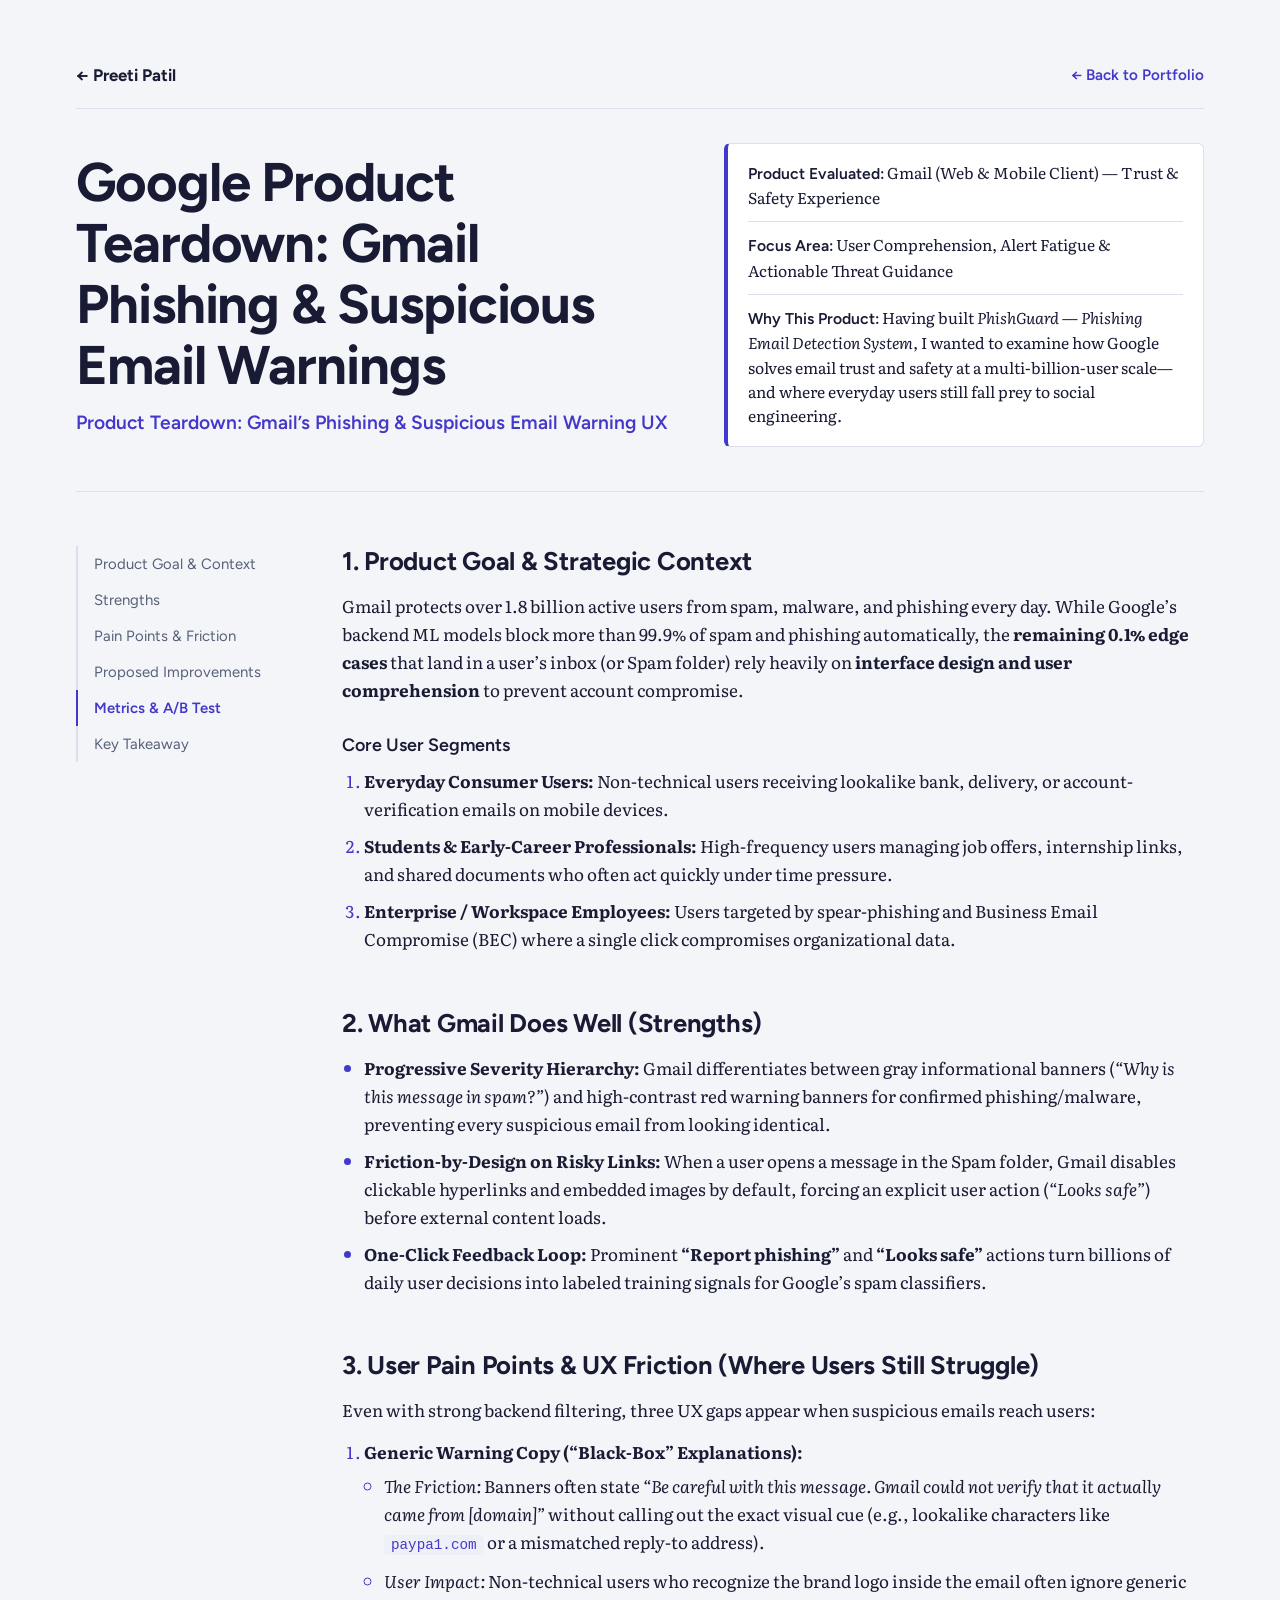
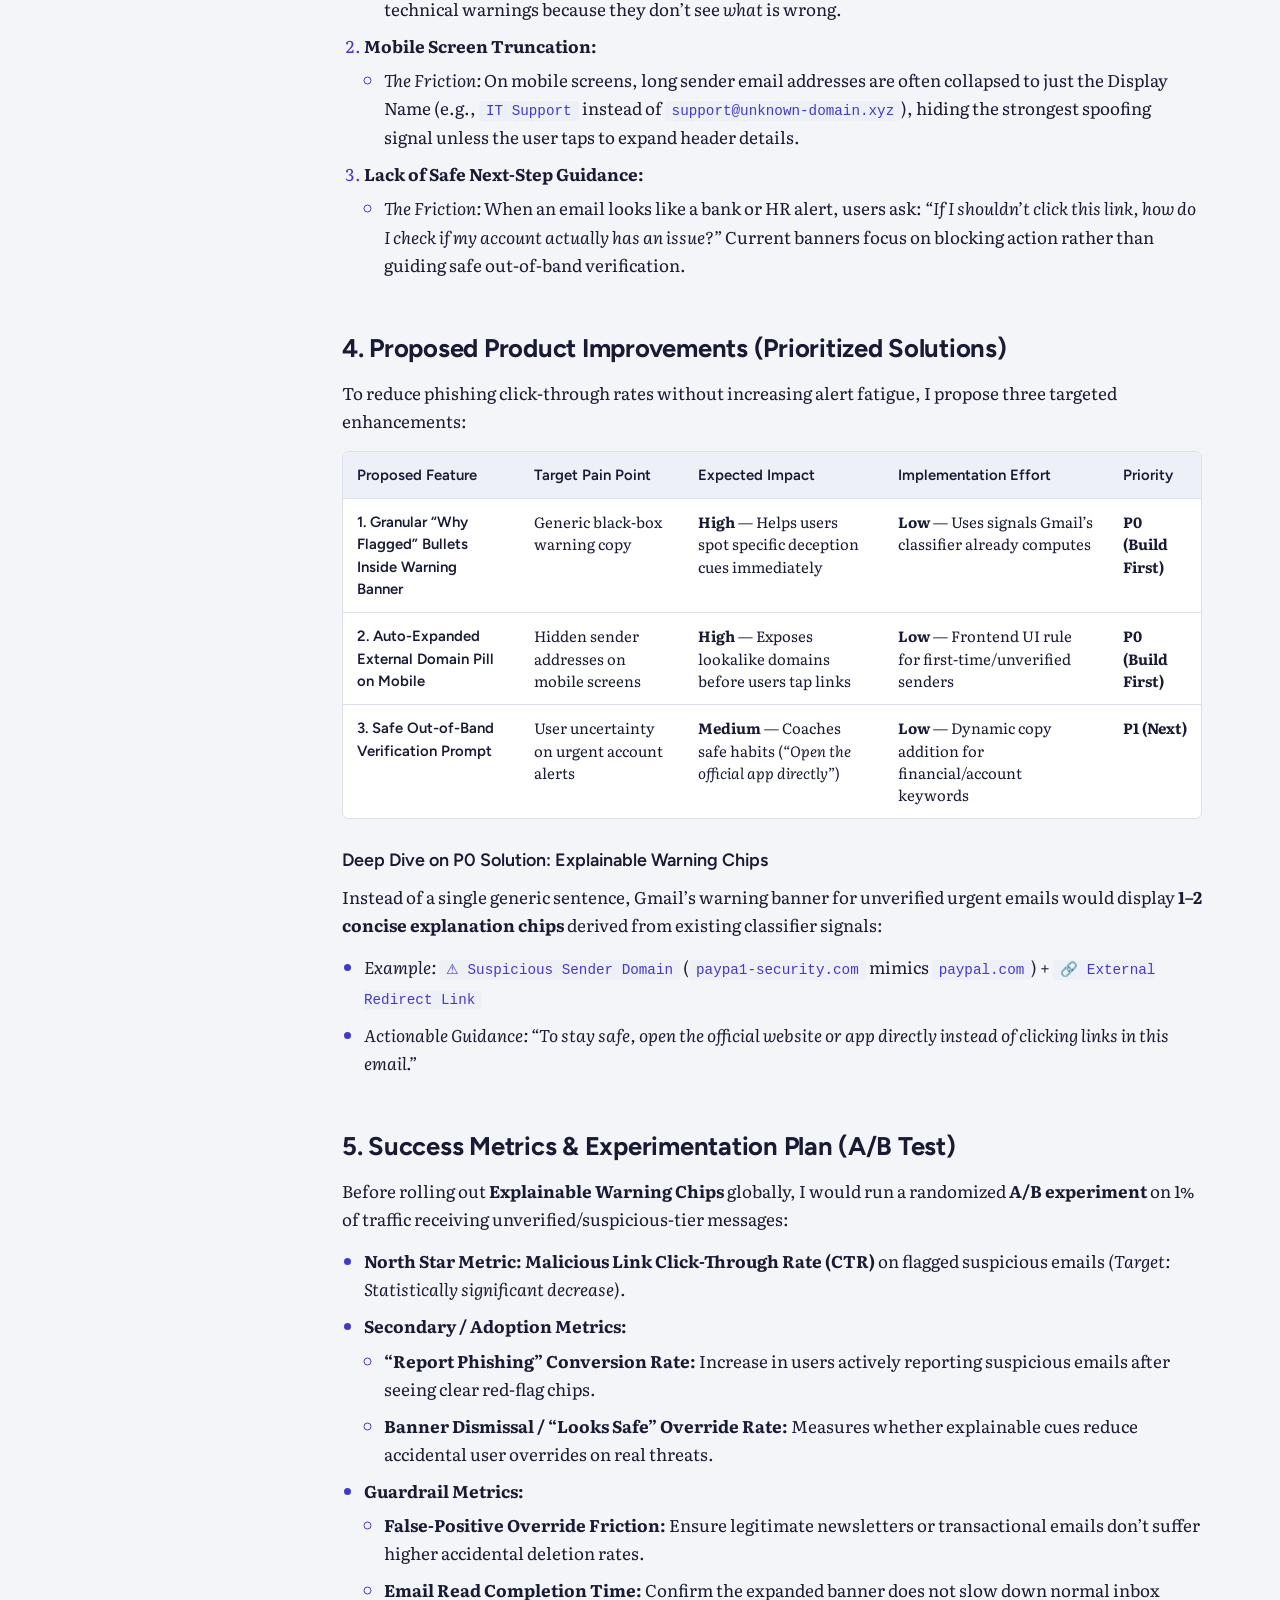
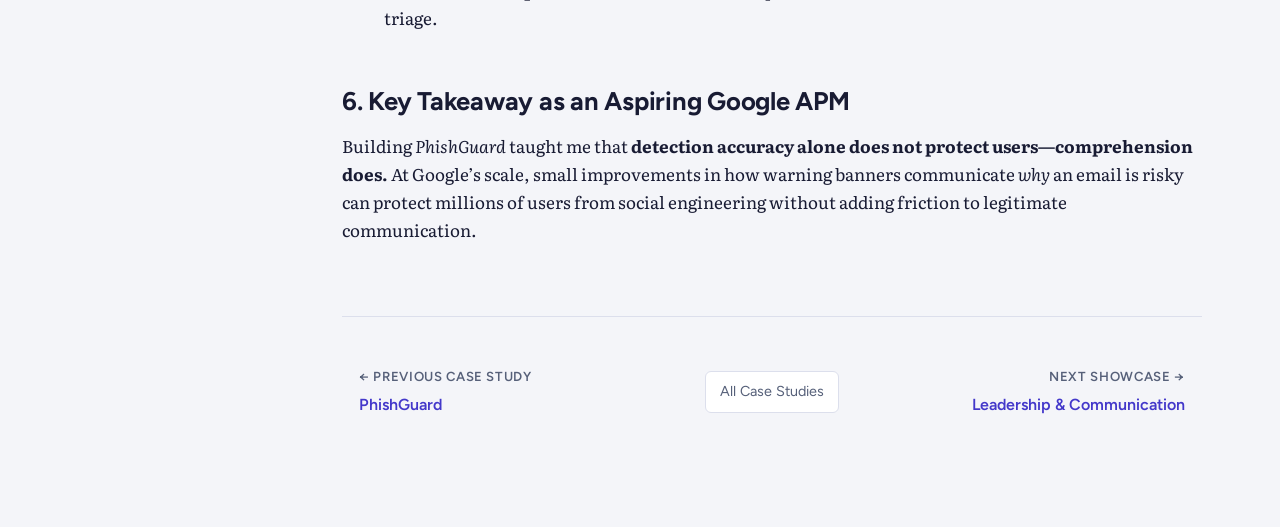
==== gmail-teardown.html @ bbb874c3 "Initial commit: Preeti Patil portfolio multi-page website" ====
<!DOCTYPE html>
<html lang="en">
<head>
<meta charset="utf-8">
<meta name="viewport" content="width=device-width, initial-scale=1, viewport-fit=cover">
<title>Gmail Phishing Warnings | Google Product Teardown | Preeti Patil</title>
<link rel="icon" type="image/svg+xml" href="favicon.svg">
<meta name="description" content="A teardown of where Gmail’s warning banners still leave users unsure what is wrong, even with over 99.9% of spam and phishing blocked in the backend.">
<meta property="og:title" content="Gmail Phishing Warnings | Google Product Teardown | Preeti Patil">
<meta property="og:description" content="A teardown of where Gmail’s warning banners still leave users unsure what is wrong, even with over 99.9% of spam and phishing blocked in the backend.">
<meta property="og:type" content="article">
<meta property="og:image" content="images/card-gmail.svg">
<meta name="twitter:card" content="summary_large_image">
<meta name="twitter:title" content="Gmail Phishing Warnings | Google Product Teardown | Preeti Patil">
<meta name="twitter:description" content="A teardown of where Gmail’s warning banners still leave users unsure what is wrong, even with over 99.9% of spam and phishing blocked in the backend.">
<meta name="twitter:image" content="images/card-gmail.svg">
<link rel="preconnect" href="https://fonts.googleapis.com">
<link rel="preconnect" href="https://fonts.gstatic.com" crossorigin>
<link href="https://fonts.googleapis.com/css2?family=Figtree:wght@400;500;600;700&family=Literata:ital,opsz,wght@0,7..72,400;0,7..72,600;1,7..72,400&display=swap" rel="stylesheet">
<link rel="stylesheet" href="style.css">
</head>
<body>
<div id="reading-progress"></div>
<main class="wrap">
  <div class="top-bar">
    <b><a href="index.html">← Preeti Patil</a></b>
    <a class="back-link" href="index.html">← Back to Portfolio</a>
  </div>

  <header class="hero"><div><h1>Google Product Teardown: Gmail Phishing &amp; Suspicious Email Warnings</h1><p class="sub">Product Teardown: Gmail’s Phishing &amp; Suspicious Email Warning UX</p></div>
  <div class="meta"><p><b>Product Evaluated:</b> Gmail (Web &amp; Mobile Client) — Trust &amp; Safety Experience</p><p><b>Focus Area:</b> User Comprehension, Alert Fatigue &amp; Actionable Threat Guidance</p><p><b>Why This Product:</b> Having built <em>PhishGuard — Phishing Email Detection System</em>, I wanted to examine how Google solves email trust and safety at a multi-billion-user scale—and where everyday users still fall prey to social engineering.</p></div></header>
  <div class="layout"><nav class="rail" aria-label="Sections"><a href="#s1">Product Goal &amp; Context</a><a href="#s2">Strengths</a><a href="#s3">Pain Points &amp; Friction</a><a href="#s4">Proposed Improvements</a><a href="#s5">Metrics &amp; A/B Test</a><a href="#s6">Key Takeaway</a></nav><div class="content">

  <section id="s1"><h2>1. Product Goal &amp; Strategic Context</h2>
  <p>Gmail protects over 1.8 billion active users from spam, malware, and phishing every day. While Google’s backend ML models block more than 99.9% of spam and phishing automatically, the <b>remaining 0.1% edge cases</b> that land in a user’s inbox (or Spam folder) rely heavily on <b>interface design and user comprehension</b> to prevent account compromise.</p>
  <h3>Core User Segments</h3>
  <ol>
  <li><b>Everyday Consumer Users:</b> Non-technical users receiving lookalike bank, delivery, or account-verification emails on mobile devices.</li>
  <li><b>Students &amp; Early-Career Professionals:</b> High-frequency users managing job offers, internship links, and shared documents who often act quickly under time pressure.</li>
  <li><b>Enterprise / Workspace Employees:</b> Users targeted by spear-phishing and Business Email Compromise (BEC) where a single click compromises organizational data.</li></ol></section>

  <section id="s2"><h2>2. What Gmail Does Well (Strengths)</h2>
  <ul>
  <li><b>Progressive Severity Hierarchy:</b> Gmail differentiates between gray informational banners (<em>“Why is this message in spam?”</em>) and high-contrast red warning banners for confirmed phishing/malware, preventing every suspicious email from looking identical.</li>
  <li><b>Friction-by-Design on Risky Links:</b> When a user opens a message in the Spam folder, Gmail disables clickable hyperlinks and embedded images by default, forcing an explicit user action (<em>“Looks safe”</em>) before external content loads.</li>
  <li><b>One-Click Feedback Loop:</b> Prominent <b>“Report phishing”</b> and <b>“Looks safe”</b> actions turn billions of daily user decisions into labeled training signals for Google’s spam classifiers.</li></ul></section>

  <section id="s3"><h2>3. User Pain Points &amp; UX Friction (Where Users Still Struggle)</h2>
  <p>Even with strong backend filtering, three UX gaps appear when suspicious emails reach users:</p>
  <ol>
  <li><b>Generic Warning Copy (“Black-Box” Explanations):</b>
  <ul class="fr"><li><em>The Friction:</em> Banners often state <em>“Be careful with this message. Gmail could not verify that it actually came from [domain]”</em> without calling out the exact visual cue (e.g., lookalike characters like <code>paypa1.com</code> or a mismatched reply-to address).</li>
  <li><em>User Impact:</em> Non-technical users who recognize the brand logo inside the email often ignore generic technical warnings because they don’t see <em>what</em> is wrong.</li></ul></li>
  <li><b>Mobile Screen Truncation:</b>
  <ul class="fr"><li><em>The Friction:</em> On mobile screens, long sender email addresses are often collapsed to just the Display Name (e.g., <code>IT Support</code> instead of <code>support@unknown-domain.xyz</code>), hiding the strongest spoofing signal unless the user taps to expand header details.</li></ul></li>
  <li><b>Lack of Safe Next-Step Guidance:</b>
  <ul class="fr"><li><em>The Friction:</em> When an email looks like a bank or HR alert, users ask: <em>“If I shouldn’t click this link, how do I check if my account actually has an issue?”</em> Current banners focus on blocking action rather than guiding safe out-of-band verification.</li></ul></li></ol></section>

  <section id="s4"><h2>4. Proposed Product Improvements (Prioritized Solutions)</h2>
  <p>To reduce phishing click-through rates without increasing alert fatigue, I propose three targeted enhancements:</p>
  <div class="scroll" role="region" aria-label="Proposed improvements table" tabindex="0"><table style="min-width:760px"><thead><tr><th>Proposed Feature</th><th>Target Pain Point</th><th>Expected Impact</th><th>Implementation Effort</th><th>Priority</th></tr></thead><tbody>
  <tr><td>1. Granular “Why Flagged” Bullets Inside Warning Banner</td><td>Generic black-box warning copy</td><td><b>High</b> — Helps users spot specific deception cues immediately</td><td><b>Low</b> — Uses signals Gmail’s classifier already computes</td><td><b>P0 (Build First)</b></td></tr>
  <tr><td>2. Auto-Expanded External Domain Pill on Mobile</td><td>Hidden sender addresses on mobile screens</td><td><b>High</b> — Exposes lookalike domains before users tap links</td><td><b>Low</b> — Frontend UI rule for first-time/unverified senders</td><td><b>P0 (Build First)</b></td></tr>
  <tr><td>3. Safe Out-of-Band Verification Prompt</td><td>User uncertainty on urgent account alerts</td><td><b>Medium</b> — Coaches safe habits (<em>“Open the official app directly”</em>)</td><td><b>Low</b> — Dynamic copy addition for financial/account keywords</td><td><b>P1 (Next)</b></td></tr></tbody></table></div>
  <h3>Deep Dive on P0 Solution: Explainable Warning Chips</h3>
  <p>Instead of a single generic sentence, Gmail’s warning banner for unverified urgent emails would display <b>1–2 concise explanation chips</b> derived from existing classifier signals:</p>
  <ul>
  <li><em>Example:</em> <code>⚠ Suspicious Sender Domain</code> (<code>paypa1-security.com</code> mimics <code>paypal.com</code>) + <code>🔗 External Redirect Link</code></li>
  <li><em>Actionable Guidance: “To stay safe, open the official website or app directly instead of clicking links in this email.”</em></li></ul></section>

  <section id="s5"><h2>5. Success Metrics &amp; Experimentation Plan (A/B Test)</h2>
  <p>Before rolling out <b>Explainable Warning Chips</b> globally, I would run a randomized <b>A/B experiment</b> on 1% of traffic receiving unverified/suspicious-tier messages:</p>
  <ul>
  <li><b>North Star Metric: Malicious Link Click-Through Rate (CTR)</b> on flagged suspicious emails <em>(Target: Statistically significant decrease).</em></li>
  <li><b>Secondary / Adoption Metrics:</b><ul class="fr"><li><b>“Report Phishing” Conversion Rate:</b> Increase in users actively reporting suspicious emails after seeing clear red-flag chips.</li><li><b>Banner Dismissal / “Looks Safe” Override Rate:</b> Measures whether explainable cues reduce accidental user overrides on real threats.</li></ul></li>
  <li><b>Guardrail Metrics:</b><ul class="fr"><li><b>False-Positive Override Friction:</b> Ensure legitimate newsletters or transactional emails don’t suffer higher accidental deletion rates.</li><li><b>Email Read Completion Time:</b> Confirm the expanded banner does not slow down normal inbox triage.</li></ul></li></ul></section>

  <section id="s6"><h2>6. Key Takeaway as an Aspiring Google APM</h2>
  <p>Building <em>PhishGuard</em> taught me that <b>detection accuracy alone does not protect users—comprehension does.</b> At Google’s scale, small improvements in how warning banners communicate <em>why</em> an email is risky can protect millions of users from social engineering without adding friction to legitimate communication.</p></section>

  <nav class="project-nav" aria-label="Project pagination">
    <a href="phishguard.html" class="project-nav-item prev">
      <span class="project-nav-label">← Previous Case Study</span>
      <span class="project-nav-title">PhishGuard</span>
    </a>
    <a href="index.html#projects" class="project-nav-all">All Case Studies</a>
    <a href="leadership.html" class="project-nav-item next">
      <span class="project-nav-label">Next Showcase →</span>
      <span class="project-nav-title">Leadership &amp; Communication</span>
    </a>
  </nav>

</div></div></main>

<div id="lightbox-modal" class="lightbox-modal" role="dialog" aria-modal="true" aria-label="Screenshot preview">
  <button id="lightbox-close" class="lightbox-close" aria-label="Close enlarged screenshot">&times;</button>
  <div class="lightbox-content">
    <img id="lightbox-img" class="lightbox-img" src="" alt="">
    <div id="lightbox-caption" class="lightbox-caption"></div>
  </div>
</div>

<script src="script.js"></script>
</body>
</html>
---- style.css ----
/* ==========================================================================
   Preeti Patil - Portfolio Shared Stylesheet
   Fonts: Figtree (sans-serif) & Literata (serif)
   Themes: Light & Dark mode via CSS variables & prefers-color-scheme
   ========================================================================== */

:root {
  --bg: #F4F5F9;
  --surface: #FFFFFF;
  --ink: #181B33;
  --muted: #566079;
  --line: #DCDFEC;
  --accent: #4338CA;
  --accent-soft: #E8E7FA;
  --accent-ink: #FFFFFF;
  --chip: #EEF0F8;
  --ship: #0E7A4F;
  --cut: #9A5B00;
  box-sizing: border-box;
  padding-top: env(safe-area-inset-top, 0px);
  padding-bottom: env(safe-area-inset-bottom, 0px);
}

@media (prefers-color-scheme: dark) {
  :root:not([data-theme="light"]) {
    --bg: #11121B;
    --surface: #1A1C2A;
    --ink: #ECEDF6;
    --muted: #A3A9C2;
    --line: #2D3045;
    --accent: #A5A0FF;
    --accent-soft: #2A2850;
    --accent-ink: #14152A;
    --chip: #252738;
    --ship: #5BD6A0;
    --cut: #F0B25A;
    color-scheme: dark;
  }
}

:root[data-theme="dark"] {
  --bg: #11121B;
  --surface: #1A1C2A;
  --ink: #ECEDF6;
  --muted: #A3A9C2;
  --line: #2D3045;
  --accent: #A5A0FF;
  --accent-soft: #2A2850;
  --accent-ink: #14152A;
  --chip: #252738;
  --ship: #5BD6A0;
  --cut: #F0B25A;
  color-scheme: dark;
}

html {
  scroll-behavior: smooth;
  scroll-padding-top: calc(44px + env(safe-area-inset-top, 0px));
}

*, *::before, *::after {
  box-sizing: inherit;
}

body {
  margin: 0;
  background: var(--bg);
  color: var(--ink);
  font-family: Literata, Georgia, "Times New Roman", serif;
  font-size: 17px;
  line-height: 1.65;
}

a {
  color: var(--accent);
}

:focus-visible {
  outline: 3px solid var(--accent);
  outline-offset: 3px;
  border-radius: 4px;
}

h1, h2, h3, nav, .pill, .btn, .chip, .go, .k, .sans, .sans-label, .bar b, .top-bar b, .project-nav {
  font-family: Figtree, "Segoe UI", Helvetica, Arial, sans-serif;
}

/* ==========================================================================
   Home Page Layout (.w) & Case Study Layout (.wrap)
   ========================================================================== */
.w {
  max-width: 1160px;
  margin: 0 auto;
  padding: 0 32px;
}

.wrap {
  max-width: 1200px;
  margin: 0 auto;
  padding: 40px 36px 100px;
}

/* Top Navigation Bar */
.bar, .top-bar {
  display: flex;
  align-items: center;
  justify-content: space-between;
  gap: 16px;
  padding: 22px 0;
  position: relative;
}

.top-bar {
  border-bottom: 1px solid var(--line);
  margin-bottom: 34px;
  padding-bottom: 18px;
}

.bar b, .top-bar b {
  font-weight: 700;
  font-size: 1.05rem;
}

.bar b a, .top-bar b a {
  text-decoration: none;
  color: var(--ink);
}

.bar nav, .top-bar nav {
  display: flex;
  align-items: center;
  gap: 26px;
  font-size: .95rem;
}

.bar nav a, .top-bar nav a {
  text-decoration: none;
  color: var(--muted);
  transition: color .15s ease;
}

.bar nav a:hover, .top-bar nav a:hover {
  color: var(--ink);
}

.back-link {
  display: inline-flex;
  align-items: center;
  gap: 6px;
  color: var(--accent);
  text-decoration: none;
  font-weight: 600;
  font-size: .95rem;
  font-family: Figtree, "Segoe UI", Arial, sans-serif;
}

.back-link:hover {
  text-decoration: underline;
}

/* Mobile Hamburger Toggle */
.menu-toggle {
  display: none;
  background: transparent;
  border: 1px solid var(--line);
  border-radius: 8px;
  padding: 8px 12px;
  color: var(--ink);
  font-size: 1.2rem;
  cursor: pointer;
  line-height: 1;
  font-family: system-ui, sans-serif;
  align-items: center;
  justify-content: center;
}

.menu-toggle:hover {
  background: var(--surface);
  border-color: var(--accent);
}

/* Home Hero Section */
.hero {
  display: grid;
  grid-template-columns: minmax(0, 1.5fr) minmax(0, 1fr);
  gap: 56px;
  align-items: end;
  padding: 64px 0 56px;
}

.wrap .hero {
  grid-template-columns: minmax(0, 1.25fr) minmax(0, 1fr);
  gap: 48px;
  align-items: center;
  padding: 0 0 44px;
  border-bottom: 1px solid var(--line);
}

.wrap .hero .meta {
  margin: 0;
}

h1 {
  font-size: clamp(3rem, 8.4vw, 6.2rem);
  line-height: .98;
  letter-spacing: -.035em;
  margin: 0 0 22px;
  font-weight: 800;
}

.wrap h1 {
  font-size: clamp(2.1rem, 5vw, 3.4rem);
  line-height: 1.12;
  letter-spacing: -.02em;
  margin: 0 0 14px;
  font-weight: 700;
}

.role {
  font-family: Figtree, "Segoe UI", Arial, sans-serif;
  font-size: 1.25rem;
  font-weight: 600;
  color: var(--accent);
  margin: 0 0 18px;
}

.byline {
  color: var(--muted);
  margin: 0 0 30px;
  font-size: 1.02rem;
}

.sub {
  font-family: Figtree, "Segoe UI", Arial, sans-serif;
  font-size: 1.2rem;
  font-weight: 600;
  line-height: 1.4;
  margin: 0;
  color: var(--accent);
}

.vp {
  font-size: 1.25rem;
  line-height: 1.55;
  max-width: 34ch;
  margin: 0 0 26px;
}

.contact {
  display: flex;
  flex-wrap: wrap;
  gap: 10px;
}

.btn {
  display: inline-block;
  padding: 11px 18px;
  border-radius: 8px;
  font-weight: 600;
  font-size: .95rem;
  text-decoration: none;
  border: 1.5px solid var(--ink);
  color: var(--ink);
  transition: all .15s ease;
}

.btn:hover {
  background: var(--surface);
  border-color: var(--accent);
  color: var(--accent);
}

.btn.main {
  background: var(--accent);
  border-color: var(--accent);
  color: var(--accent-ink);
}

.btn.main:hover {
  opacity: 0.92;
  transform: translateY(-1px);
}

.loc {
  margin: 16px 0 0;
  color: var(--muted);
  font-size: .95rem;
}

.pills {
  display: grid;
  gap: 12px;
  margin: 0;
  padding: 0;
  list-style: none;
}

.pill {
  background: var(--surface);
  border: 1px solid var(--line);
  border-radius: 12px;
  padding: 16px 18px;
  font-size: .97rem;
  line-height: 1.45;
}

.pill b {
  display: block;
  font-size: 1.02rem;
  margin-bottom: 3px;
}

.pill span {
  color: var(--muted);
}

/* Metadata box */
.meta {
  background: var(--surface);
  border: 1px solid var(--line);
  border-left: 4px solid var(--accent);
  border-radius: 6px;
  padding: 6px 20px;
  margin: 0 0 20px;
}

.meta p {
  margin: 0;
  padding: 11px 0;
  border-bottom: 1px solid var(--line);
  font-size: .98rem;
  line-height: 1.55;
}

.meta p:last-child {
  border-bottom: 0;
}

.meta b {
  font-family: Figtree, "Segoe UI", Arial, sans-serif;
  font-weight: 600;
}

/* Sections */
section {
  padding: 56px 0;
  border-top: 1px solid var(--line);
}

.wrap section {
  margin-top: 54px;
  padding: 0;
  border-top: 0;
}

h2 {
  font-size: clamp(1.7rem, 3.4vw, 2.3rem);
  letter-spacing: -.02em;
  line-height: 1.15;
  margin: 0 0 8px;
  font-weight: 700;
}

.wrap h2 {
  font-size: 1.6rem;
  line-height: 1.25;
  letter-spacing: -.01em;
  margin: 0 0 14px;
  font-weight: 700;
}

h3 {
  font-size: 1.12rem;
  margin: 26px 0 8px;
  font-weight: 600;
}

p {
  margin: 0 0 14px;
}

ol, ul {
  padding-left: 22px;
  margin: 0 0 14px;
}

li {
  margin-bottom: 9px;
}

li::marker {
  color: var(--accent);
}

.lede {
  color: var(--muted);
  margin: 0 0 30px;
  max-width: 60ch;
}

/* Cards Grid on Home Page */
.grid {
  display: grid;
  grid-template-columns: 1fr 1fr;
  gap: 22px;
}

.card {
  display: flex;
  flex-direction: column;
  background: var(--surface);
  border: 1px solid var(--line);
  border-radius: 14px;
  padding: 26px 26px 22px;
  text-decoration: none;
  color: inherit;
  transition: border-color .2s, transform .2s, box-shadow .2s;
}

.card:hover {
  border-color: var(--accent);
  transform: translateY(-3px);
  box-shadow: 0 8px 24px rgba(67, 56, 202, 0.08);
}

.card-thumb {
  width: 100%;
  aspect-ratio: 16 / 9;
  border-radius: 8px;
  overflow: hidden;
  margin-bottom: 18px;
  border: 1px solid var(--line);
  background: var(--chip);
}

.card-thumb img {
  width: 100%;
  height: 100%;
  object-fit: cover;
  display: block;
  transition: transform .25s ease;
}

.card:hover .card-thumb img {
  transform: scale(1.02);
}

.tags {
  display: flex;
  flex-wrap: wrap;
  gap: 8px;
  margin: 0 0 16px;
}

.chip {
  background: var(--chip);
  border-radius: 999px;
  padding: 4px 12px;
  font-size: .82rem;
  font-weight: 500;
  color: var(--muted);
}

.card h3 {
  font-size: 1.45rem;
  line-height: 1.2;
  margin: 0 0 10px;
  letter-spacing: -.01em;
}

.card p {
  margin: 0 0 12px;
  font-size: .98rem;
  line-height: 1.6;
}

.k {
  font-weight: 700;
}

.card .meta {
  color: var(--muted);
  font-size: .9rem;
  margin-top: auto;
  padding-top: 6px;
  background: transparent;
  border: none;
  padding-left: 0;
  padding-right: 0;
}

.go {
  font-weight: 600;
  color: var(--accent);
  margin-top: 8px;
  border-top: 1px solid var(--line);
  padding-top: 14px;
  display: block;
}

.card:hover .go {
  text-decoration: underline;
}

/* Home Leadership Section */
.lead > div {
  display: grid;
  grid-template-columns: 230px minmax(0, 1fr);
  gap: 32px;
  padding: 24px 0;
  border-bottom: 1px solid var(--line);
}

.lead > div:last-child {
  border-bottom: 0;
}

.lead h3 {
  font-size: 1.1rem;
  margin: 0;
  line-height: 1.35;
}

.lead small {
  display: block;
  font-family: Figtree, "Segoe UI", Arial, sans-serif;
  color: var(--muted);
  font-size: .88rem;
  font-weight: 500;
  margin-top: 4px;
}

.lead p {
  margin: 0;
  max-width: 68ch;
}

/* Home "How I think" Section */
.three {
  display: grid;
  grid-template-columns: repeat(3, 1fr);
  gap: 22px;
  margin-top: 26px;
}

.three div {
  border-left: 3px solid var(--accent);
  padding: 4px 0 4px 20px;
}

.three h3 {
  font-size: 1.15rem;
  margin: 0 0 8px;
}

.three p {
  margin: 0;
  font-size: .98rem;
}

/* Home Footer & Skills */
.foot {
  display: grid;
  grid-template-columns: 1fr 1fr;
  gap: 44px;
}

.foot h3 {
  font-size: 1.1rem;
  margin: 0 0 12px;
}

.chips {
  display: flex;
  flex-wrap: wrap;
  gap: 8px;
  margin: 0 0 30px;
}

.chips .chip {
  background: var(--surface);
  border: 1px solid var(--line);
  color: var(--ink);
}

.foot ul {
  margin: 0 0 30px;
  padding-left: 20px;
}

.foot li {
  margin-bottom: 10px;
  font-size: .97rem;
}

.foot li::marker {
  color: var(--accent);
}

.end {
  padding: 34px 0 60px;
  border-top: 1px solid var(--line);
  color: var(--muted);
  font-size: .92rem;
  display: flex;
  flex-wrap: wrap;
  gap: 8px 24px;
  justify-content: space-between;
}

.end a {
  color: inherit;
}

/* ==========================================================================
   Case Study Specific Components (Rail, Personas, Tables, Figures)
   ========================================================================== */
.layout {
  display: grid;
  grid-template-columns: 210px minmax(0, 1fr);
  gap: 56px;
  margin-top: 20px;
}

.rail {
  position: sticky;
  top: calc(28px + env(safe-area-inset-top, 0px));
  align-self: start;
  padding-top: 34px;
  font-family: Figtree, "Segoe UI", Arial, sans-serif;
  font-size: .93rem;
}

.rail a {
  display: block;
  color: var(--muted);
  text-decoration: none;
  padding: 8px 0 8px 16px;
  border-left: 2px solid var(--line);
  line-height: 1.35;
  transition: all .15s ease;
}

.rail a:hover {
  color: var(--ink);
}

.rail a.on {
  color: var(--accent);
  border-left-color: var(--accent);
  font-weight: 600;
}

.content {
  max-width: 860px;
}

.content section:first-child {
  margin-top: 34px;
}

.personas {
  display: grid;
  grid-template-columns: 1fr 1fr;
  gap: 20px;
  margin: 18px 0;
}

.personas .persona {
  margin: 0;
}

.persona {
  background: var(--surface);
  border: 1px solid var(--line);
  border-radius: 6px;
  padding: 4px 22px 10px;
  margin: 18px 0;
}

.persona h3 {
  margin-top: 18px;
}

code {
  font-family: ui-monospace, SFMono-Regular, Menlo, Consolas, monospace;
  font-size: .84em;
  background: var(--chip);
  padding: 2px 7px;
  border-radius: 4px;
  color: var(--accent);
}

.scroll {
  overflow-x: auto;
  border: 1px solid var(--line);
  border-radius: 6px;
  background: var(--surface);
  margin: 16px 0;
}

table {
  border-collapse: collapse;
  width: 100%;
  min-width: 640px;
  font-size: .93rem;
  line-height: 1.5;
}

th, td {
  text-align: left;
  padding: 12px 14px;
  border-bottom: 1px solid var(--line);
  vertical-align: top;
}

th {
  font-family: Figtree, "Segoe UI", Arial, sans-serif;
  font-weight: 600;
  background: var(--chip);
}

tr:last-child td {
  border-bottom: 0;
}

td:first-child {
  font-weight: 600;
  font-family: Figtree, "Segoe UI", Arial, sans-serif;
}

.shipped {
  color: var(--ship);
  font-weight: 600;
}

.cut {
  color: var(--cut);
  font-weight: 600;
}

figure {
  margin: 26px 0 8px;
}

figure img {
  width: 100%;
  height: auto;
  display: block;
  border-radius: 8px;
  border: 1px solid var(--line);
  cursor: zoom-in;
  transition: transform .2s ease, box-shadow .2s ease;
}

figure img:hover {
  box-shadow: 0 4px 16px rgba(67, 56, 202, 0.12);
}

figcaption {
  font-size: .97rem;
  margin-top: 12px;
}

figcaption em {
  color: var(--accent);
  font-style: italic;
  font-weight: 600;
}

.screen h3 {
  margin-top: 40px;
}

.figs {
  display: grid;
  gap: 14px;
}

.figs figure {
  margin: 0;
}

.fl {
  font-size: .95rem;
  margin: 10px 0 0;
}

.fr {
  margin: 6px 0 0;
  padding-left: 20px;
}

.photo {
  max-width: 420px;
}

/* ==========================================================================
   Thin Reading Progress Bar
   ========================================================================== */
#reading-progress {
  position: fixed;
  top: 0;
  left: 0;
  height: 3px;
  background: var(--accent);
  width: 0%;
  z-index: 99999;
  transition: width 0.08s ease-out;
}

/* ==========================================================================
   Previous & Next Project Navigation
   ========================================================================== */
.project-nav {
  margin-top: 72px;
  padding-top: 36px;
  border-top: 1px solid var(--line);
  display: grid;
  grid-template-columns: 1fr auto 1fr;
  align-items: center;
  gap: 16px;
}

.project-nav-item {
  display: flex;
  flex-direction: column;
  text-decoration: none;
  color: inherit;
  padding: 12px 16px;
  border-radius: 8px;
  border: 1px solid transparent;
  transition: all .15s ease;
}

.project-nav-item:hover {
  background: var(--surface);
  border-color: var(--line);
}

.project-nav-item.next {
  text-align: right;
  grid-column: 3;
}

.project-nav-item.prev {
  text-align: left;
  grid-column: 1;
}

.project-nav-label {
  font-size: .82rem;
  color: var(--muted);
  text-transform: uppercase;
  letter-spacing: .05em;
  font-weight: 600;
  margin-bottom: 4px;
}

.project-nav-title {
  font-size: 1rem;
  font-weight: 600;
  color: var(--accent);
}

.project-nav-all {
  grid-column: 2;
  text-decoration: none;
  color: var(--muted);
  font-size: .9rem;
  padding: 8px 14px;
  border: 1px solid var(--line);
  border-radius: 6px;
  background: var(--surface);
  white-space: nowrap;
}

.project-nav-all:hover {
  color: var(--ink);
  border-color: var(--accent);
}

/* ==========================================================================
   Image Lightbox Modal
   ========================================================================== */
.lightbox-modal {
  display: none;
  position: fixed;
  top: 0;
  left: 0;
  width: 100vw;
  height: 100vh;
  background: rgba(10, 11, 18, 0.92);
  z-index: 100000;
  backdrop-filter: blur(4px);
  padding: 24px;
  justify-content: center;
  align-items: center;
  flex-direction: column;
  cursor: zoom-out;
  opacity: 0;
  transition: opacity .2s ease;
}

.lightbox-modal.active {
  display: flex;
  opacity: 1;
}

.lightbox-content {
  position: relative;
  max-width: 92vw;
  max-height: 88vh;
  display: flex;
  flex-direction: column;
  align-items: center;
  cursor: default;
}

.lightbox-img {
  max-width: 100%;
  max-height: 80vh;
  object-fit: contain;
  border-radius: 6px;
  box-shadow: 0 10px 40px rgba(0, 0, 0, 0.5);
}

.lightbox-caption {
  margin-top: 14px;
  color: #ECEDF6;
  font-family: Literata, Georgia, serif;
  font-size: .95rem;
  text-align: center;
  max-width: 700px;
  line-height: 1.45;
}

.lightbox-close {
  position: absolute;
  top: 18px;
  right: 24px;
  background: rgba(255, 255, 255, 0.15);
  border: none;
  color: #FFFFFF;
  font-size: 28px;
  line-height: 1;
  width: 44px;
  height: 44px;
  border-radius: 50%;
  cursor: pointer;
  display: flex;
  align-items: center;
  justify-content: center;
  transition: background .15s ease;
  font-family: system-ui, sans-serif;
}

.lightbox-close:hover {
  background: rgba(255, 255, 255, 0.3);
}

/* ==========================================================================
   Responsive Breakpoints & Mobile Nav
   ========================================================================== */
@media (max-width: 980px) {
  .wrap .hero {
    grid-template-columns: 1fr;
    gap: 28px;
  }
  .layout {
    grid-template-columns: 1fr;
  }
  .rail {
    display: none;
  }
  .personas {
    grid-template-columns: 1fr;
  }
}

@media (max-width: 900px) {
  .hero {
    grid-template-columns: 1fr;
    gap: 34px;
    padding-top: 40px;
  }
  .grid, .three, .foot {
    grid-template-columns: 1fr;
  }
  .lead > div {
    grid-template-columns: 1fr;
    gap: 8px;
  }
  .menu-toggle {
    display: inline-flex;
  }
  .bar nav {
    display: none;
    position: absolute;
    top: 100%;
    right: 0;
    left: 0;
    background: var(--surface);
    border: 1px solid var(--line);
    border-radius: 12px;
    padding: 16px;
    flex-direction: column;
    gap: 14px;
    box-shadow: 0 10px 30px rgba(0, 0, 0, 0.1);
    z-index: 1000;
  }
  .bar nav.mobile-open {
    display: flex;
  }
  .bar nav a {
    padding: 8px 12px;
    border-radius: 6px;
  }
  .bar nav a:hover {
    background: var(--chip);
  }
  .project-nav {
    grid-template-columns: 1fr 1fr;
    gap: 12px;
  }
  .project-nav-all {
    grid-column: 1 / -1;
    text-align: center;
    order: 3;
    margin-top: 8px;
  }
}

@media (max-width: 520px) {
  body {
    font-size: 16px;
  }
  .w {
    padding: 0 20px;
  }
  .wrap {
    padding: 24px 20px 80px;
  }
  .btn {
    padding: 10px 14px;
    font-size: .9rem;
  }
  .project-nav {
    grid-template-columns: 1fr;
  }
  .project-nav-item.next {
    grid-column: 1;
    text-align: left;
  }
}

@media (prefers-reduced-motion: reduce) {
  * {
    transition: none !important;
    scroll-behavior: auto !important;
  }
}
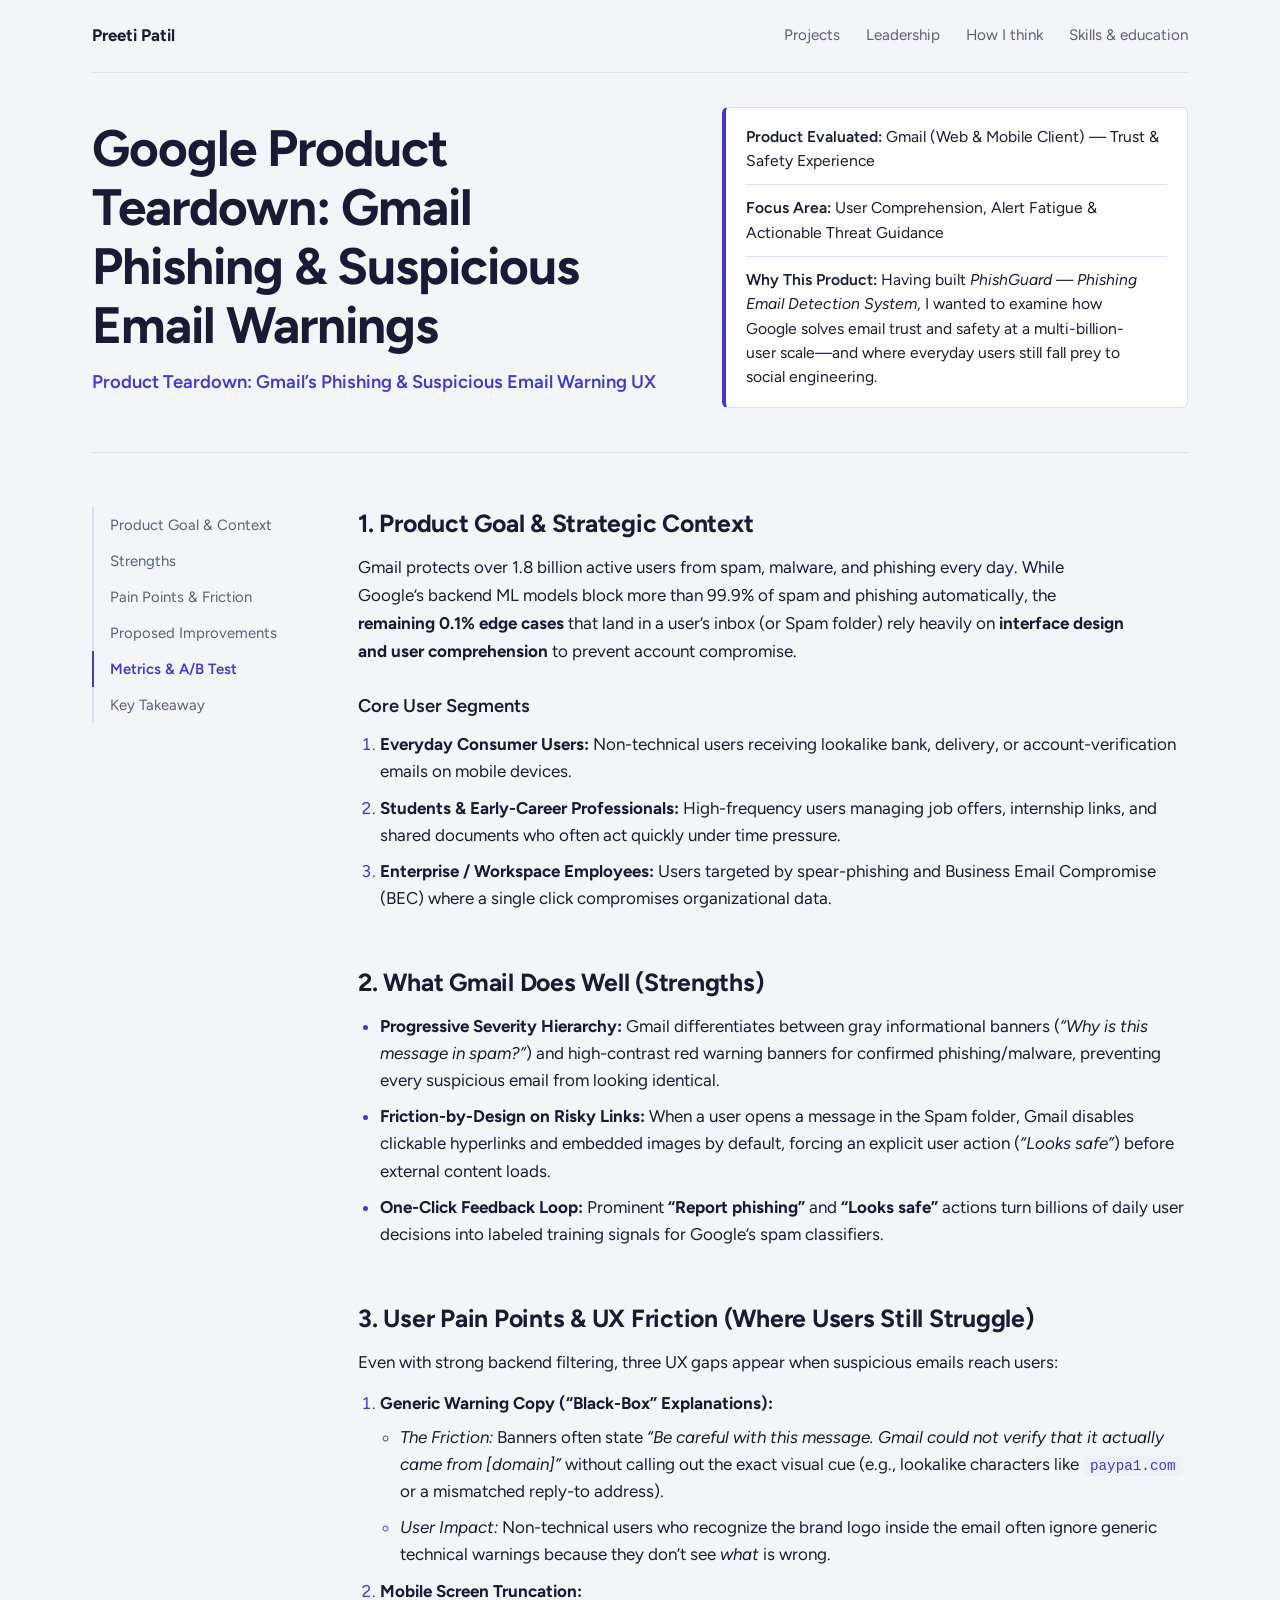
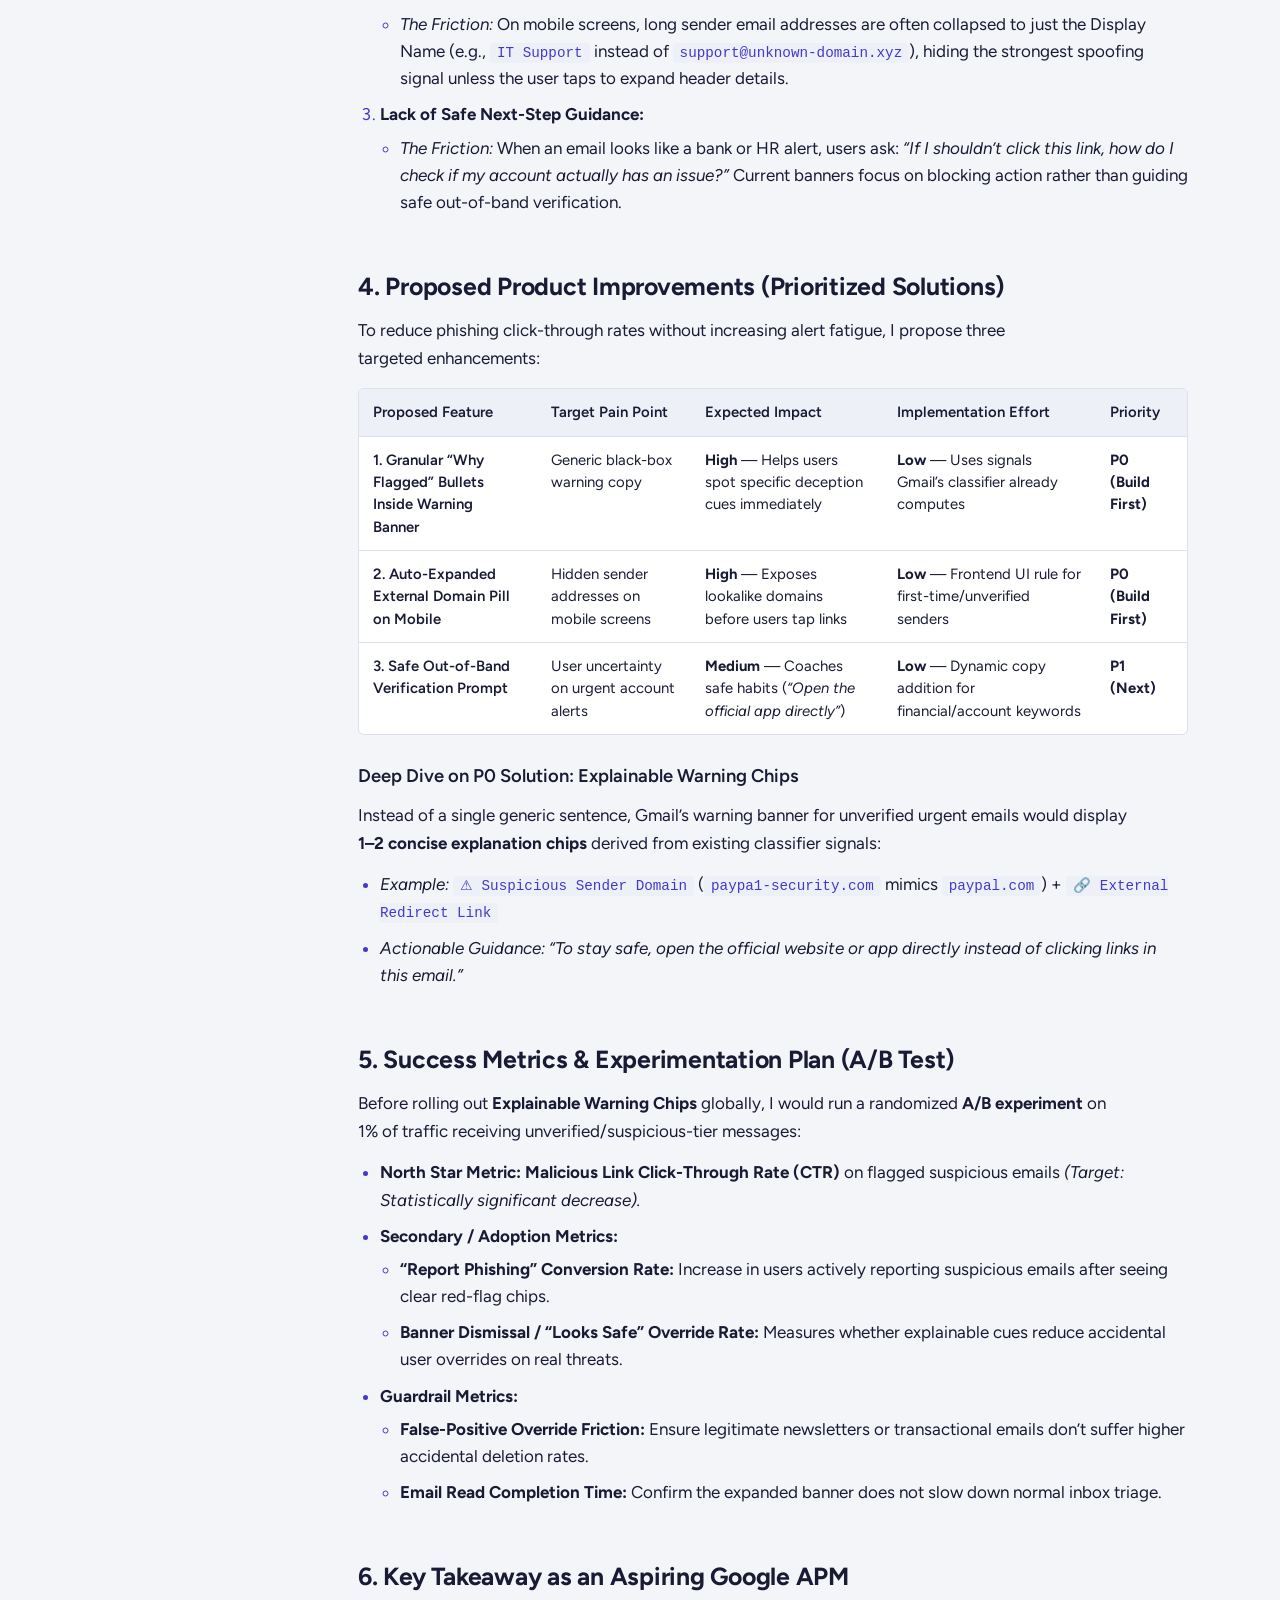
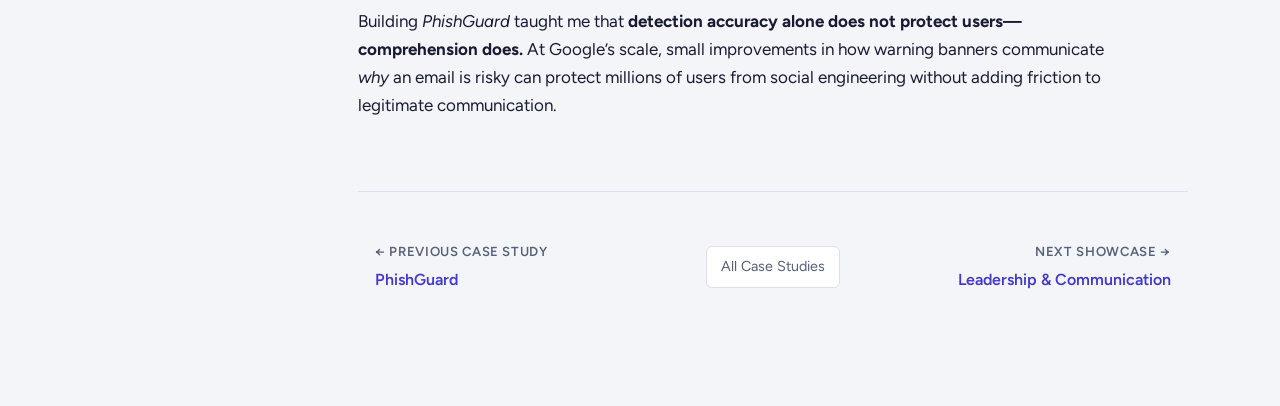
==== commit e5613430: "Update typography, cards and mobile layout" ====
--- a/gmail-teardown.html
+++ b/gmail-teardown.html
@@ -9,22 +9,28 @@
 <meta property="og:title" content="Gmail Phishing Warnings | Google Product Teardown | Preeti Patil">
 <meta property="og:description" content="A teardown of where Gmail’s warning banners still leave users unsure what is wrong, even with over 99.9% of spam and phishing blocked in the backend.">
 <meta property="og:type" content="article">
-<meta property="og:image" content="images/card-gmail.svg">
+<meta property="og:image" content="https://preetipatil317.github.io/portfolio/images/card-sst.jpg">
 <meta name="twitter:card" content="summary_large_image">
 <meta name="twitter:title" content="Gmail Phishing Warnings | Google Product Teardown | Preeti Patil">
 <meta name="twitter:description" content="A teardown of where Gmail’s warning banners still leave users unsure what is wrong, even with over 99.9% of spam and phishing blocked in the backend.">
-<meta name="twitter:image" content="images/card-gmail.svg">
+<meta name="twitter:image" content="https://preetipatil317.github.io/portfolio/images/card-sst.jpg">
 <link rel="preconnect" href="https://fonts.googleapis.com">
 <link rel="preconnect" href="https://fonts.gstatic.com" crossorigin>
-<link href="https://fonts.googleapis.com/css2?family=Figtree:wght@400;500;600;700&family=Literata:ital,opsz,wght@0,7..72,400;0,7..72,600;1,7..72,400&display=swap" rel="stylesheet">
+<link href="https://fonts.googleapis.com/css2?family=Figtree:wght@400;500;600;700;800&display=swap" rel="stylesheet">
 <link rel="stylesheet" href="style.css">
 </head>
 <body>
 <div id="reading-progress"></div>
 <main class="wrap">
-  <div class="top-bar">
-    <b><a href="index.html">← Preeti Patil</a></b>
-    <a class="back-link" href="index.html">← Back to Portfolio</a>
+  <div class="bar case-study-bar">
+    <b><a href="index.html">Preeti Patil</a></b>
+    <button class="menu-toggle" aria-label="Toggle navigation menu" aria-expanded="false">☰</button>
+    <nav aria-label="Primary">
+      <a href="index.html#projects">Projects</a>
+      <a href="index.html#leadership">Leadership</a>
+      <a href="index.html#approach">How I think</a>
+      <a href="index.html#about">Skills &amp; education</a>
+    </nav>
   </div>
 
   <header class="hero"><div><h1>Google Product Teardown: Gmail Phishing &amp; Suspicious Email Warnings</h1><p class="sub">Product Teardown: Gmail’s Phishing &amp; Suspicious Email Warning UX</p></div>
--- a/style.css
+++ b/style.css
@@ -1,6 +1,6 @@
 /* ==========================================================================
    Preeti Patil - Portfolio Shared Stylesheet
-   Fonts: Figtree (sans-serif) & Literata (serif)
+   Typography: Figtree for all text (headings, body, UI). Monospace for code chips.
    Themes: Light & Dark mode via CSS variables & prefers-color-scheme
    ========================================================================== */
 
@@ -56,6 +56,8 @@
 html {
   scroll-behavior: smooth;
   scroll-padding-top: calc(44px + env(safe-area-inset-top, 0px));
+  max-width: 100%;
+  overflow-x: hidden;
 }
 
 *, *::before, *::after {
@@ -66,9 +68,13 @@
   margin: 0;
   background: var(--bg);
   color: var(--ink);
-  font-family: Literata, Georgia, "Times New Roman", serif;
+  font-family: Figtree, -apple-system, BlinkMacSystemFont, "Segoe UI", Roboto, Helvetica, Arial, sans-serif;
   font-size: 17px;
   line-height: 1.65;
+  text-align: left;
+  max-width: 100%;
+  overflow-x: hidden;
+  -webkit-text-size-adjust: 100%;
 }
 
 a {
@@ -81,81 +87,88 @@
   border-radius: 4px;
 }
 
-h1, h2, h3, nav, .pill, .btn, .chip, .go, .k, .sans, .sans-label, .bar b, .top-bar b, .project-nav {
-  font-family: Figtree, "Segoe UI", Helvetica, Arial, sans-serif;
+h1, h2, h3, h4, nav, .pill, .btn, .chip, .go, .k, .sans, .sans-label, .bar b, .top-bar b, .project-nav, .meta b, th, td:first-child {
+  font-family: Figtree, -apple-system, BlinkMacSystemFont, "Segoe UI", Roboto, Helvetica, Arial, sans-serif;
+}
+
+h1, h2, h3, h4 {
+  text-wrap: balance;
+  text-align: left;
+}
+
+p, li, figcaption, .fl, .lede, .vp {
+  text-wrap: pretty;
+  text-align: left;
+}
+
+p {
+  max-width: 70ch;
+  margin: 0 0 14px;
+  overflow-wrap: break-word;
 }
 
 /* ==========================================================================
-   Home Page Layout (.w) & Case Study Layout (.wrap)
+   Page Containers & Common Layout
    ========================================================================== */
 .w {
   max-width: 1160px;
   margin: 0 auto;
   padding: 0 32px;
+  min-width: 0;
+  box-sizing: border-box;
 }
 
 .wrap {
-  max-width: 1200px;
+  max-width: 1160px;
   margin: 0 auto;
-  padding: 40px 36px 100px;
-}
-
-/* Top Navigation Bar */
-.bar, .top-bar {
+  padding: 0 32px 100px;
+  min-width: 0;
+  box-sizing: border-box;
+}
+
+/* Top Navigation Bar - Identical Across All Pages */
+.bar {
   display: flex;
   align-items: center;
   justify-content: space-between;
   gap: 16px;
   padding: 22px 0;
   position: relative;
-}
-
-.top-bar {
+  min-width: 0;
+}
+
+.case-study-bar {
   border-bottom: 1px solid var(--line);
   margin-bottom: 34px;
-  padding-bottom: 18px;
-}
-
-.bar b, .top-bar b {
+}
+
+.bar b {
   font-weight: 700;
   font-size: 1.05rem;
-}
-
-.bar b a, .top-bar b a {
+  white-space: nowrap;
+}
+
+.bar b a {
   text-decoration: none;
   color: var(--ink);
 }
 
-.bar nav, .top-bar nav {
+.bar nav {
   display: flex;
   align-items: center;
   gap: 26px;
   font-size: .95rem;
 }
 
-.bar nav a, .top-bar nav a {
+.bar nav a {
   text-decoration: none;
   color: var(--muted);
   transition: color .15s ease;
-}
-
-.bar nav a:hover, .top-bar nav a:hover {
+  white-space: nowrap;
+}
+
+.bar nav a:hover {
   color: var(--ink);
-}
-
-.back-link {
-  display: inline-flex;
-  align-items: center;
-  gap: 6px;
-  color: var(--accent);
-  text-decoration: none;
-  font-weight: 600;
-  font-size: .95rem;
-  font-family: Figtree, "Segoe UI", Arial, sans-serif;
-}
-
-.back-link:hover {
-  text-decoration: underline;
 }
 
 /* Mobile Hamburger Toggle */
@@ -169,7 +182,7 @@
   font-size: 1.2rem;
   cursor: pointer;
   line-height: 1;
-  font-family: system-ui, sans-serif;
+  font-family: inherit;
   align-items: center;
   justify-content: center;
 }
@@ -179,13 +192,14 @@
   border-color: var(--accent);
 }
 
-/* Home Hero Section */
+/* Hero Section */
 .hero {
   display: grid;
   grid-template-columns: minmax(0, 1.5fr) minmax(0, 1fr);
   gap: 56px;
-  align-items: end;
-  padding: 64px 0 56px;
+  align-items: center; /* Vertically centered */
+  padding: 56px 0 56px;
+  min-width: 0;
 }
 
 .wrap .hero {
@@ -201,23 +215,23 @@
 }
 
 h1 {
-  font-size: clamp(3rem, 8.4vw, 6.2rem);
-  line-height: .98;
+  font-size: clamp(2.4rem, 6.5vw, 5.2rem);
+  line-height: 1.05;
   letter-spacing: -.035em;
-  margin: 0 0 22px;
+  margin: 0 0 20px;
   font-weight: 800;
+  overflow-wrap: break-word;
 }
 
 .wrap h1 {
-  font-size: clamp(2.1rem, 5vw, 3.4rem);
-  line-height: 1.12;
+  font-size: clamp(2rem, 4.5vw, 3.2rem);
+  line-height: 1.15;
   letter-spacing: -.02em;
   margin: 0 0 14px;
   font-weight: 700;
 }
 
 .role {
-  font-family: Figtree, "Segoe UI", Arial, sans-serif;
   font-size: 1.25rem;
   font-weight: 600;
   color: var(--accent);
@@ -226,23 +240,22 @@
 
 .byline {
   color: var(--muted);
-  margin: 0 0 30px;
+  margin: 0 0 24px;
   font-size: 1.02rem;
 }
 
 .sub {
-  font-family: Figtree, "Segoe UI", Arial, sans-serif;
-  font-size: 1.2rem;
-  font-weight: 600;
-  line-height: 1.4;
+  font-size: 1.15rem;
+  font-weight: 600;
+  line-height: 1.45;
   margin: 0;
   color: var(--accent);
 }
 
 .vp {
-  font-size: 1.25rem;
-  line-height: 1.55;
-  max-width: 34ch;
+  font-size: 1.2rem;
+  line-height: 1.6;
+  max-width: 60ch;
   margin: 0 0 26px;
 }
 
@@ -262,6 +275,7 @@
   border: 1.5px solid var(--ink);
   color: var(--ink);
   transition: all .15s ease;
+  white-space: nowrap;
 }
 
 .btn:hover {
@@ -285,6 +299,7 @@
   margin: 16px 0 0;
   color: var(--muted);
   font-size: .95rem;
+  overflow-wrap: break-word;
 }
 
 .pills {
@@ -301,7 +316,7 @@
   border-radius: 12px;
   padding: 16px 18px;
   font-size: .97rem;
-  line-height: 1.45;
+  line-height: 1.5;
 }
 
 .pill b {
@@ -322,6 +337,8 @@
   border-radius: 6px;
   padding: 6px 20px;
   margin: 0 0 20px;
+  overflow-wrap: break-word;
+  min-width: 0;
 }
 
 .meta p {
@@ -330,6 +347,7 @@
   border-bottom: 1px solid var(--line);
   font-size: .98rem;
   line-height: 1.55;
+  max-width: none;
 }
 
 .meta p:last-child {
@@ -337,7 +355,6 @@
 }
 
 .meta b {
-  font-family: Figtree, "Segoe UI", Arial, sans-serif;
   font-weight: 600;
 }
 
@@ -345,6 +362,7 @@
 section {
   padding: 56px 0;
   border-top: 1px solid var(--line);
+  min-width: 0;
 }
 
 .wrap section {
@@ -354,29 +372,25 @@
 }
 
 h2 {
-  font-size: clamp(1.7rem, 3.4vw, 2.3rem);
+  font-size: clamp(1.6rem, 3.2vw, 2.2rem);
   letter-spacing: -.02em;
-  line-height: 1.15;
-  margin: 0 0 8px;
+  line-height: 1.2;
+  margin: 0 0 10px;
   font-weight: 700;
 }
 
 .wrap h2 {
-  font-size: 1.6rem;
-  line-height: 1.25;
+  font-size: 1.55rem;
+  line-height: 1.3;
   letter-spacing: -.01em;
   margin: 0 0 14px;
   font-weight: 700;
 }
 
 h3 {
-  font-size: 1.12rem;
-  margin: 26px 0 8px;
-  font-weight: 600;
-}
-
-p {
-  margin: 0 0 14px;
+  font-size: 1.15rem;
+  margin: 26px 0 10px;
+  font-weight: 600;
 }
 
 ol, ul {
@@ -386,6 +400,7 @@
 
 li {
   margin-bottom: 9px;
+  line-height: 1.6;
 }
 
 li::marker {
@@ -395,26 +410,33 @@
 .lede {
   color: var(--muted);
   margin: 0 0 30px;
-  max-width: 60ch;
-}
-
-/* Cards Grid on Home Page */
+  max-width: 70ch;
+  line-height: 1.6;
+}
+
+/* ==========================================================================
+   Home Page 3-Project Card Grid (Aligned "Read the case study" links)
+   ========================================================================== */
 .grid {
   display: grid;
-  grid-template-columns: 1fr 1fr;
+  grid-template-columns: repeat(3, 1fr);
   gap: 22px;
+  min-width: 0;
 }
 
 .card {
   display: flex;
   flex-direction: column;
+  height: 100%;
   background: var(--surface);
   border: 1px solid var(--line);
   border-radius: 14px;
-  padding: 26px 26px 22px;
+  padding: 24px;
   text-decoration: none;
   color: inherit;
   transition: border-color .2s, transform .2s, box-shadow .2s;
+  min-width: 0;
+  box-sizing: border-box;
 }
 
 .card:hover {
@@ -431,18 +453,18 @@
   margin-bottom: 18px;
   border: 1px solid var(--line);
   background: var(--chip);
+  display: flex;
+  align-items: center;
+  justify-content: center;
+  box-sizing: border-box;
 }
 
 .card-thumb img {
   width: 100%;
   height: 100%;
-  object-fit: cover;
+  object-fit: contain; /* Whole screenshot visible, nothing cut off */
   display: block;
-  transition: transform .25s ease;
-}
-
-.card:hover .card-thumb img {
-  transform: scale(1.02);
+  background: var(--chip);
 }
 
 .tags {
@@ -462,16 +484,17 @@
 }
 
 .card h3 {
-  font-size: 1.45rem;
-  line-height: 1.2;
+  font-size: 1.35rem;
+  line-height: 1.25;
   margin: 0 0 10px;
   letter-spacing: -.01em;
 }
 
 .card p {
   margin: 0 0 12px;
-  font-size: .98rem;
+  font-size: .95rem;
   line-height: 1.6;
+  max-width: none;
 }
 
 .k {
@@ -480,19 +503,20 @@
 
 .card .meta {
   color: var(--muted);
-  font-size: .9rem;
-  margin-top: auto;
-  padding-top: 6px;
+  font-size: .88rem;
+  margin-top: auto; /* Aligns footer elements to bottom */
+  padding-top: 10px;
   background: transparent;
   border: none;
   padding-left: 0;
   padding-right: 0;
+  margin-bottom: 0;
 }
 
 .go {
   font-weight: 600;
   color: var(--accent);
-  margin-top: 8px;
+  margin-top: 12px;
   border-top: 1px solid var(--line);
   padding-top: 14px;
   display: block;
@@ -503,12 +527,25 @@
 }
 
 /* Home Leadership Section */
+.lead-link {
+  display: inline-block;
+  font-weight: 600;
+  color: var(--accent);
+  text-decoration: none;
+  margin-left: 4px;
+}
+
+.lead-link:hover {
+  text-decoration: underline;
+}
+
 .lead > div {
   display: grid;
   grid-template-columns: 230px minmax(0, 1fr);
   gap: 32px;
   padding: 24px 0;
   border-bottom: 1px solid var(--line);
+  min-width: 0;
 }
 
 .lead > div:last-child {
@@ -523,7 +560,6 @@
 
 .lead small {
   display: block;
-  font-family: Figtree, "Segoe UI", Arial, sans-serif;
   color: var(--muted);
   font-size: .88rem;
   font-weight: 500;
@@ -541,11 +577,13 @@
   grid-template-columns: repeat(3, 1fr);
   gap: 22px;
   margin-top: 26px;
+  min-width: 0;
 }
 
 .three div {
   border-left: 3px solid var(--accent);
   padding: 4px 0 4px 20px;
+  min-width: 0;
 }
 
 .three h3 {
@@ -558,29 +596,52 @@
   font-size: .98rem;
 }
 
-/* Home Footer & Skills */
+/* ==========================================================================
+   Home Skills & Education Section (4 Structured Skill Groups)
+   ========================================================================== */
 .foot {
   display: grid;
-  grid-template-columns: 1fr 1fr;
+  grid-template-columns: 1.2fr 1fr;
   gap: 44px;
+  min-width: 0;
 }
 
 .foot h3 {
-  font-size: 1.1rem;
-  margin: 0 0 12px;
+  font-size: 1.15rem;
+  margin: 0 0 16px;
+}
+
+.skills-groups {
+  display: grid;
+  gap: 16px;
+  margin-bottom: 30px;
+}
+
+.skill-group {
+  min-width: 0;
+}
+
+.skill-heading {
+  font-size: .9rem;
+  font-weight: 600;
+  text-transform: uppercase;
+  letter-spacing: .04em;
+  color: var(--muted);
+  margin: 0 0 8px;
 }
 
 .chips {
   display: flex;
   flex-wrap: wrap;
   gap: 8px;
-  margin: 0 0 30px;
 }
 
 .chips .chip {
   background: var(--surface);
   border: 1px solid var(--line);
   color: var(--ink);
+  font-size: .85rem;
+  padding: 5px 12px;
 }
 
 .foot ul {
@@ -591,10 +652,6 @@
 .foot li {
   margin-bottom: 10px;
   font-size: .97rem;
-}
-
-.foot li::marker {
-  color: var(--accent);
 }
 
 .end {
@@ -606,20 +663,23 @@
   flex-wrap: wrap;
   gap: 8px 24px;
   justify-content: space-between;
+  overflow-wrap: break-word;
 }
 
 .end a {
   color: inherit;
+  word-break: break-all;
 }
 
 /* ==========================================================================
-   Case Study Specific Components (Rail, Personas, Tables, Figures)
+   Case Study Layout & Components (Rail, Personas, Tables, Figures)
    ========================================================================== */
 .layout {
   display: grid;
   grid-template-columns: 210px minmax(0, 1fr);
   gap: 56px;
   margin-top: 20px;
+  min-width: 0;
 }
 
 .rail {
@@ -627,7 +687,6 @@
   top: calc(28px + env(safe-area-inset-top, 0px));
   align-self: start;
   padding-top: 34px;
-  font-family: Figtree, "Segoe UI", Arial, sans-serif;
   font-size: .93rem;
 }
 
@@ -653,6 +712,7 @@
 
 .content {
   max-width: 860px;
+  min-width: 0;
 }
 
 .content section:first-child {
@@ -664,6 +724,7 @@
   grid-template-columns: 1fr 1fr;
   gap: 20px;
   margin: 18px 0;
+  min-width: 0;
 }
 
 .personas .persona {
@@ -676,6 +737,7 @@
   border-radius: 6px;
   padding: 4px 22px 10px;
   margin: 18px 0;
+  min-width: 0;
 }
 
 .persona h3 {
@@ -683,7 +745,7 @@
 }
 
 code {
-  font-family: ui-monospace, SFMono-Regular, Menlo, Consolas, monospace;
+  font-family: ui-monospace, SFMono-Regular, Menlo, Monaco, Consolas, "Liberation Mono", "Courier New", monospace;
   font-size: .84em;
   background: var(--chip);
   padding: 2px 7px;
@@ -691,18 +753,24 @@
   color: var(--accent);
 }
 
+/* Responsive Table Wrapper - Scrolls Inside Its Own Box */
 .scroll {
   overflow-x: auto;
+  -webkit-overflow-scrolling: touch;
   border: 1px solid var(--line);
   border-radius: 6px;
   background: var(--surface);
   margin: 16px 0;
+  max-width: 100%;
+  width: 100%;
+  min-width: 0;
+  box-sizing: border-box;
 }
 
 table {
   border-collapse: collapse;
   width: 100%;
-  min-width: 640px;
+  min-width: 560px;
   font-size: .93rem;
   line-height: 1.5;
 }
@@ -715,7 +783,6 @@
 }
 
 th {
-  font-family: Figtree, "Segoe UI", Arial, sans-serif;
   font-weight: 600;
   background: var(--chip);
 }
@@ -726,7 +793,6 @@
 
 td:first-child {
   font-weight: 600;
-  font-family: Figtree, "Segoe UI", Arial, sans-serif;
 }
 
 .shipped {
@@ -741,6 +807,7 @@
 
 figure {
   margin: 26px 0 8px;
+  min-width: 0;
 }
 
 figure img {
@@ -751,39 +818,54 @@
   border: 1px solid var(--line);
   cursor: zoom-in;
   transition: transform .2s ease, box-shadow .2s ease;
+  box-sizing: border-box;
 }
 
 figure img:hover {
   box-shadow: 0 4px 16px rgba(67, 56, 202, 0.12);
 }
 
-figcaption {
+figcaption, .fl {
   font-size: .97rem;
   margin-top: 12px;
-}
-
-figcaption em {
+  line-height: 1.6;
+  max-width: 70ch;
+}
+
+figcaption em, .fl em {
   color: var(--accent);
   font-style: italic;
   font-weight: 600;
 }
 
+figcaption b, .fl b {
+  font-weight: 600;
+}
+
 .screen h3 {
   margin-top: 40px;
 }
 
+/* PhishGuard Screen 2: Evenly Spaced Sequence at the Same Width */
 .figs {
   display: grid;
-  gap: 14px;
+  grid-template-columns: repeat(3, 1fr);
+  gap: 16px;
+  margin: 26px 0 8px;
+  min-width: 0;
 }
 
 .figs figure {
   margin: 0;
-}
-
-.fl {
-  font-size: .95rem;
-  margin: 10px 0 0;
+  min-width: 0;
+}
+
+.figs img {
+  width: 100%;
+  height: 100%;
+  aspect-ratio: 4 / 3;
+  object-fit: contain;
+  background: var(--surface);
 }
 
 .fr {
@@ -820,6 +902,7 @@
   grid-template-columns: 1fr auto 1fr;
   align-items: center;
   gap: 16px;
+  min-width: 0;
 }
 
 .project-nav-item {
@@ -831,6 +914,7 @@
   border-radius: 8px;
   border: 1px solid transparent;
   transition: all .15s ease;
+  min-width: 0;
 }
 
 .project-nav-item:hover {
@@ -861,6 +945,9 @@
   font-size: 1rem;
   font-weight: 600;
   color: var(--accent);
+  white-space: nowrap;
+  overflow: hidden;
+  text-overflow: ellipsis;
 }
 
 .project-nav-all {
@@ -900,6 +987,7 @@
   cursor: zoom-out;
   opacity: 0;
   transition: opacity .2s ease;
+  box-sizing: border-box;
 }
 
 .lightbox-modal.active {
@@ -928,11 +1016,10 @@
 .lightbox-caption {
   margin-top: 14px;
   color: #ECEDF6;
-  font-family: Literata, Georgia, serif;
   font-size: .95rem;
   text-align: center;
   max-width: 700px;
-  line-height: 1.45;
+  line-height: 1.5;
 }
 
 .lightbox-close {
@@ -952,7 +1039,7 @@
   align-items: center;
   justify-content: center;
   transition: background .15s ease;
-  font-family: system-ui, sans-serif;
+  font-family: inherit;
 }
 
 .lightbox-close:hover {
@@ -960,7 +1047,7 @@
 }
 
 /* ==========================================================================
-   Responsive Breakpoints & Mobile Nav
+   Responsive Breakpoints & Mobile Optimization (Down to 360px & Below)
    ========================================================================== */
 @media (max-width: 980px) {
   .wrap .hero {
@@ -982,9 +1069,12 @@
   .hero {
     grid-template-columns: 1fr;
     gap: 34px;
-    padding-top: 40px;
-  }
-  .grid, .three, .foot {
+    padding-top: 36px;
+  }
+  .grid {
+    grid-template-columns: 1fr;
+  }
+  .three, .foot {
     grid-template-columns: 1fr;
   }
   .lead > div {
@@ -1015,6 +1105,7 @@
   .bar nav a {
     padding: 8px 12px;
     border-radius: 6px;
+    width: 100%;
   }
   .bar nav a:hover {
     background: var(--chip);
@@ -1031,15 +1122,24 @@
   }
 }
 
+@media (max-width: 768px) {
+  .figs {
+    grid-template-columns: 1fr;
+  }
+  .figs img {
+    aspect-ratio: auto;
+  }
+}
+
 @media (max-width: 520px) {
   body {
     font-size: 16px;
   }
-  .w {
-    padding: 0 20px;
-  }
-  .wrap {
-    padding: 24px 20px 80px;
+  .w, .wrap {
+    padding: 0 16px 60px;
+  }
+  .bar {
+    padding: 16px 0;
   }
   .btn {
     padding: 10px 14px;
@@ -1051,6 +1151,21 @@
   .project-nav-item.next {
     grid-column: 1;
     text-align: left;
+  }
+  .hero {
+    padding: 24px 0 36px;
+  }
+  h1 {
+    font-size: 2.2rem;
+  }
+  .wrap h1 {
+    font-size: 1.85rem;
+  }
+  .contact {
+    flex-direction: column;
+  }
+  .contact .btn {
+    text-align: center;
   }
 }
 
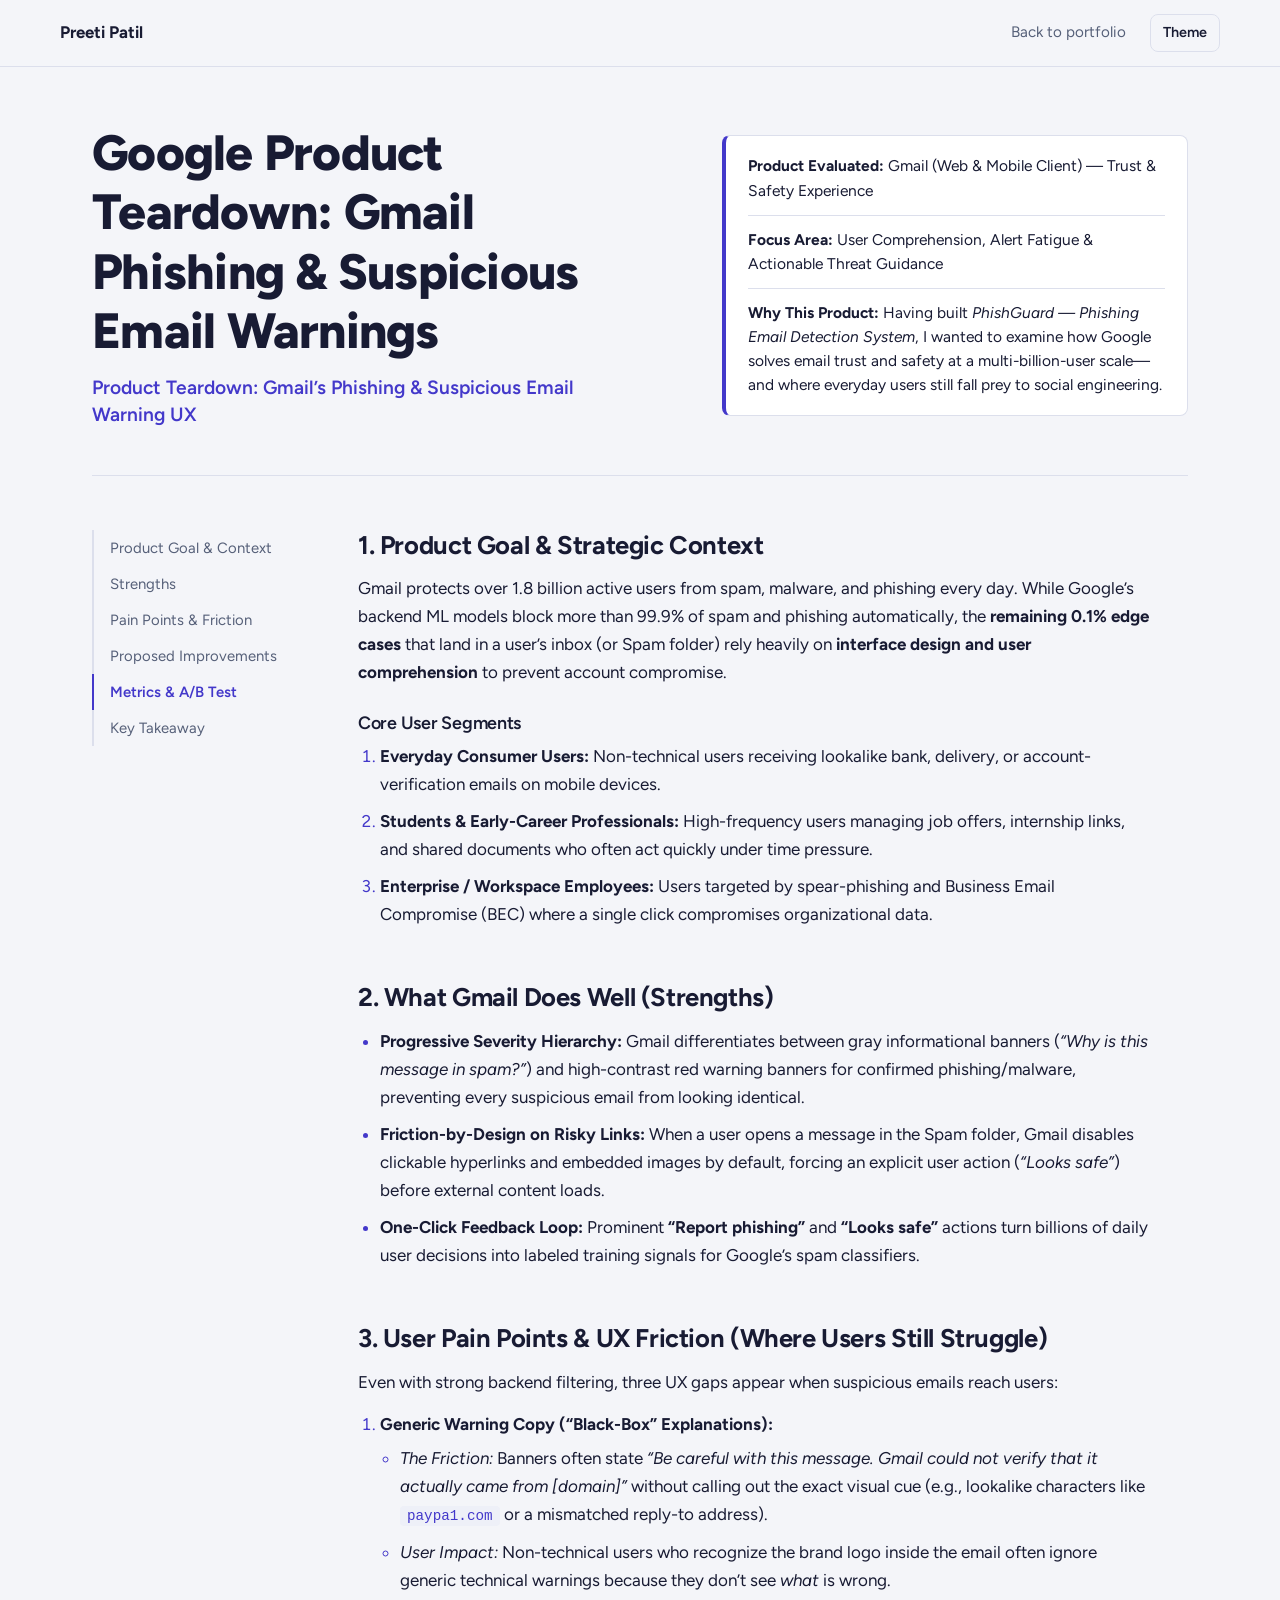
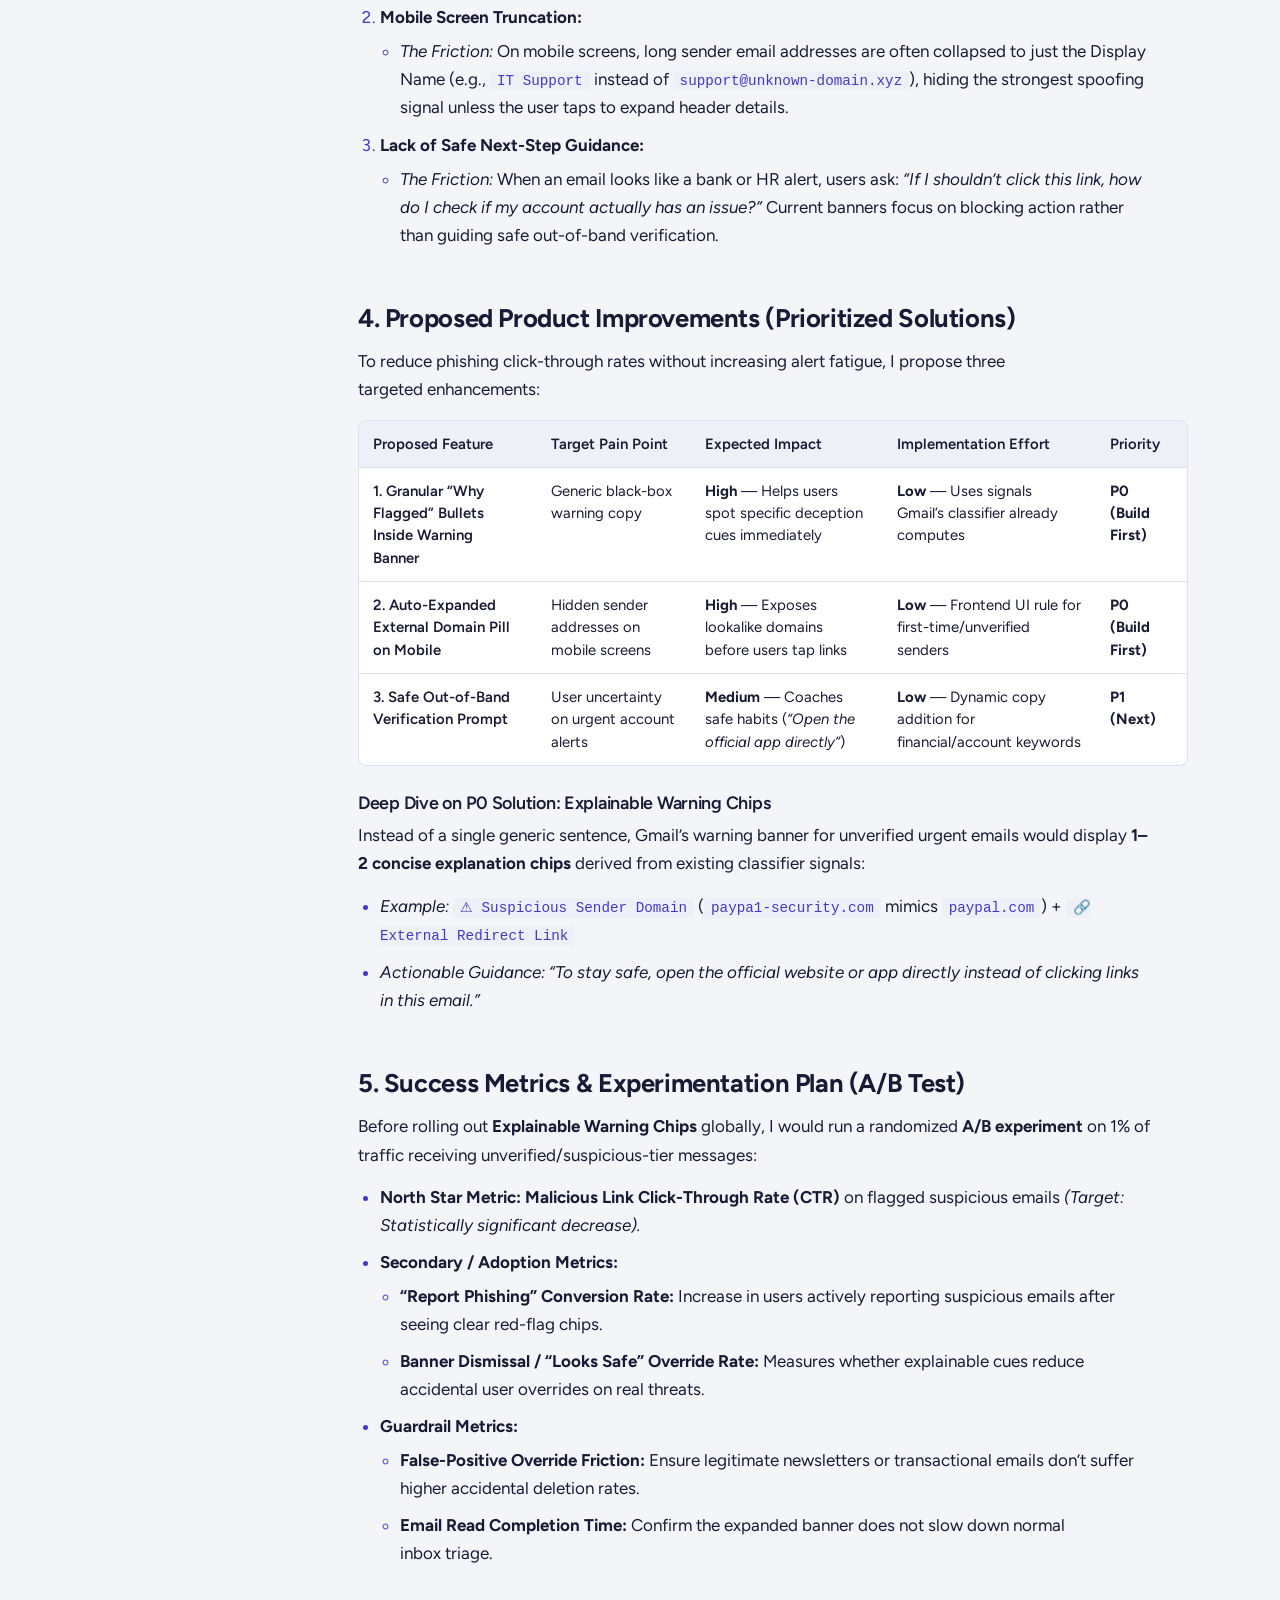
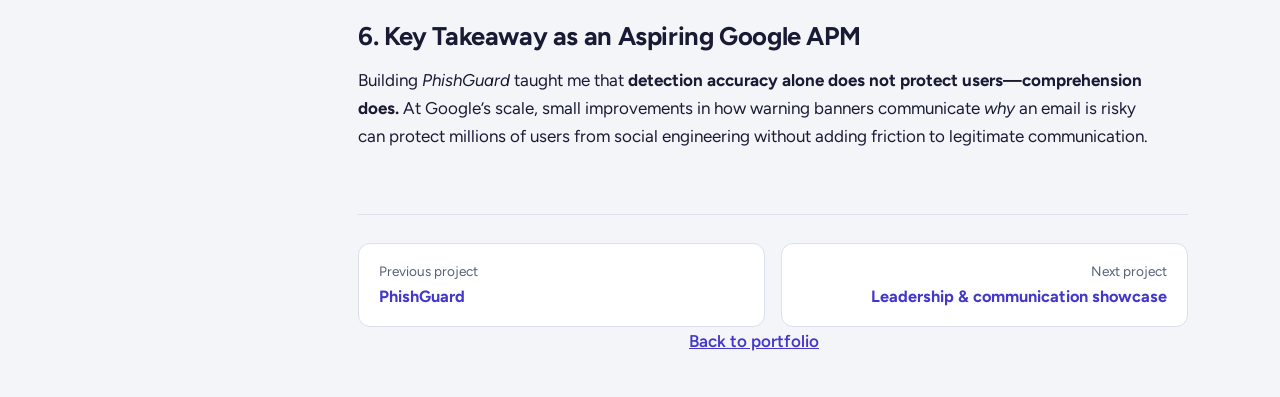
==== commit fb3b2220: "Rebuild portfolio design" ====
--- a/gmail-teardown.html
+++ b/gmail-teardown.html
@@ -4,108 +4,69 @@
 <meta charset="utf-8">
 <meta name="viewport" content="width=device-width, initial-scale=1, viewport-fit=cover">
 <title>Gmail Phishing Warnings | Google Product Teardown | Preeti Patil</title>
-<link rel="icon" type="image/svg+xml" href="favicon.svg">
-<meta name="description" content="A teardown of where Gmail’s warning banners still leave users unsure what is wrong, even with over 99.9% of spam and phishing blocked in the backend.">
-<meta property="og:title" content="Gmail Phishing Warnings | Google Product Teardown | Preeti Patil">
-<meta property="og:description" content="A teardown of where Gmail’s warning banners still leave users unsure what is wrong, even with over 99.9% of spam and phishing blocked in the backend.">
-<meta property="og:type" content="article">
-<meta property="og:image" content="https://preetipatil317.github.io/portfolio/images/card-sst.jpg">
-<meta name="twitter:card" content="summary_large_image">
-<meta name="twitter:title" content="Gmail Phishing Warnings | Google Product Teardown | Preeti Patil">
-<meta name="twitter:description" content="A teardown of where Gmail’s warning banners still leave users unsure what is wrong, even with over 99.9% of spam and phishing blocked in the backend.">
-<meta name="twitter:image" content="https://preetipatil317.github.io/portfolio/images/card-sst.jpg">
-<link rel="preconnect" href="https://fonts.googleapis.com">
-<link rel="preconnect" href="https://fonts.gstatic.com" crossorigin>
+<meta name="description" content="Product Teardown: Gmail’s Phishing &amp; Suspicious Email Warning UX">
+<meta property="og:type" content="website"><meta property="og:title" content="Gmail Phishing Warnings | Google Product Teardown | Preeti Patil"><meta property="og:description" content="Product Teardown: Gmail’s Phishing &amp; Suspicious Email Warning UX"><meta property="og:url" content="https://preetipatil317.github.io/portfolio/gmail-teardown.html"><meta property="og:image" content="https://preetipatil317.github.io/portfolio/images/sst-screen-1-intake.jpg">
+<meta name="twitter:card" content="summary_large_image"><meta name="twitter:title" content="Gmail Phishing Warnings | Google Product Teardown | Preeti Patil"><meta name="twitter:description" content="Product Teardown: Gmail’s Phishing &amp; Suspicious Email Warning UX"><meta name="twitter:image" content="https://preetipatil317.github.io/portfolio/images/sst-screen-1-intake.jpg">
+<link rel="icon" href="favicon.svg" type="image/svg+xml">
+<link rel="preconnect" href="https://fonts.googleapis.com"><link rel="preconnect" href="https://fonts.gstatic.com" crossorigin>
 <link href="https://fonts.googleapis.com/css2?family=Figtree:wght@400;500;600;700;800&display=swap" rel="stylesheet">
 <link rel="stylesheet" href="style.css">
 </head>
 <body>
-<div id="reading-progress"></div>
-<main class="wrap">
-  <div class="bar case-study-bar">
-    <b><a href="index.html">Preeti Patil</a></b>
-    <button class="menu-toggle" aria-label="Toggle navigation menu" aria-expanded="false">☰</button>
-    <nav aria-label="Primary">
-      <a href="index.html#projects">Projects</a>
-      <a href="index.html#leadership">Leadership</a>
-      <a href="index.html#approach">How I think</a>
-      <a href="index.html#about">Skills &amp; education</a>
-    </nav>
-  </div>
+<div id="progress"></div>
+<div class="barwrap"><div class="w bar"><a class="name" href="index.html">Preeti Patil</a><nav class="nav" aria-label="Primary"><a href="index.html">Back to portfolio</a><button class="tbtn" type="button" aria-label="Switch light or dark theme">Theme</button></nav></div></div>
+<main class="w">
+<header class="hero"><div><h1>Google Product Teardown: Gmail Phishing &amp; Suspicious Email Warnings</h1><p class="sub">Product Teardown: Gmail’s Phishing &amp; Suspicious Email Warning UX</p></div>
+<div class="meta"><p><b>Product Evaluated:</b> Gmail (Web &amp; Mobile Client) — Trust &amp; Safety Experience</p><p><b>Focus Area:</b> User Comprehension, Alert Fatigue &amp; Actionable Threat Guidance</p><p><b>Why This Product:</b> Having built <em>PhishGuard — Phishing Email Detection System</em>, I wanted to examine how Google solves email trust and safety at a multi-billion-user scale—and where everyday users still fall prey to social engineering.</p></div></header>
+<div class="layout"><nav class="rail" aria-label="Sections"><a href="#s1">Product Goal &amp; Context</a><a href="#s2">Strengths</a><a href="#s3">Pain Points &amp; Friction</a><a href="#s4">Proposed Improvements</a><a href="#s5">Metrics &amp; A/B Test</a><a href="#s6">Key Takeaway</a></nav><div class="content">
 
-  <header class="hero"><div><h1>Google Product Teardown: Gmail Phishing &amp; Suspicious Email Warnings</h1><p class="sub">Product Teardown: Gmail’s Phishing &amp; Suspicious Email Warning UX</p></div>
-  <div class="meta"><p><b>Product Evaluated:</b> Gmail (Web &amp; Mobile Client) — Trust &amp; Safety Experience</p><p><b>Focus Area:</b> User Comprehension, Alert Fatigue &amp; Actionable Threat Guidance</p><p><b>Why This Product:</b> Having built <em>PhishGuard — Phishing Email Detection System</em>, I wanted to examine how Google solves email trust and safety at a multi-billion-user scale—and where everyday users still fall prey to social engineering.</p></div></header>
-  <div class="layout"><nav class="rail" aria-label="Sections"><a href="#s1">Product Goal &amp; Context</a><a href="#s2">Strengths</a><a href="#s3">Pain Points &amp; Friction</a><a href="#s4">Proposed Improvements</a><a href="#s5">Metrics &amp; A/B Test</a><a href="#s6">Key Takeaway</a></nav><div class="content">
+<section id="s1"><h2>1. Product Goal &amp; Strategic Context</h2>
+<p>Gmail protects over 1.8 billion active users from spam, malware, and phishing every day. While Google’s backend ML models block more than 99.9% of spam and phishing automatically, the <b>remaining 0.1% edge cases</b> that land in a user’s inbox (or Spam folder) rely heavily on <b>interface design and user comprehension</b> to prevent account compromise.</p>
+<h3>Core User Segments</h3>
+<ol>
+<li><b>Everyday Consumer Users:</b> Non-technical users receiving lookalike bank, delivery, or account-verification emails on mobile devices.</li>
+<li><b>Students &amp; Early-Career Professionals:</b> High-frequency users managing job offers, internship links, and shared documents who often act quickly under time pressure.</li>
+<li><b>Enterprise / Workspace Employees:</b> Users targeted by spear-phishing and Business Email Compromise (BEC) where a single click compromises organizational data.</li></ol></section>
 
-  <section id="s1"><h2>1. Product Goal &amp; Strategic Context</h2>
-  <p>Gmail protects over 1.8 billion active users from spam, malware, and phishing every day. While Google’s backend ML models block more than 99.9% of spam and phishing automatically, the <b>remaining 0.1% edge cases</b> that land in a user’s inbox (or Spam folder) rely heavily on <b>interface design and user comprehension</b> to prevent account compromise.</p>
-  <h3>Core User Segments</h3>
-  <ol>
-  <li><b>Everyday Consumer Users:</b> Non-technical users receiving lookalike bank, delivery, or account-verification emails on mobile devices.</li>
-  <li><b>Students &amp; Early-Career Professionals:</b> High-frequency users managing job offers, internship links, and shared documents who often act quickly under time pressure.</li>
-  <li><b>Enterprise / Workspace Employees:</b> Users targeted by spear-phishing and Business Email Compromise (BEC) where a single click compromises organizational data.</li></ol></section>
+<section id="s2"><h2>2. What Gmail Does Well (Strengths)</h2>
+<ul>
+<li><b>Progressive Severity Hierarchy:</b> Gmail differentiates between gray informational banners (<em>“Why is this message in spam?”</em>) and high-contrast red warning banners for confirmed phishing/malware, preventing every suspicious email from looking identical.</li>
+<li><b>Friction-by-Design on Risky Links:</b> When a user opens a message in the Spam folder, Gmail disables clickable hyperlinks and embedded images by default, forcing an explicit user action (<em>“Looks safe”</em>) before external content loads.</li>
+<li><b>One-Click Feedback Loop:</b> Prominent <b>“Report phishing”</b> and <b>“Looks safe”</b> actions turn billions of daily user decisions into labeled training signals for Google’s spam classifiers.</li></ul></section>
 
-  <section id="s2"><h2>2. What Gmail Does Well (Strengths)</h2>
-  <ul>
-  <li><b>Progressive Severity Hierarchy:</b> Gmail differentiates between gray informational banners (<em>“Why is this message in spam?”</em>) and high-contrast red warning banners for confirmed phishing/malware, preventing every suspicious email from looking identical.</li>
-  <li><b>Friction-by-Design on Risky Links:</b> When a user opens a message in the Spam folder, Gmail disables clickable hyperlinks and embedded images by default, forcing an explicit user action (<em>“Looks safe”</em>) before external content loads.</li>
-  <li><b>One-Click Feedback Loop:</b> Prominent <b>“Report phishing”</b> and <b>“Looks safe”</b> actions turn billions of daily user decisions into labeled training signals for Google’s spam classifiers.</li></ul></section>
+<section id="s3"><h2>3. User Pain Points &amp; UX Friction (Where Users Still Struggle)</h2>
+<p>Even with strong backend filtering, three UX gaps appear when suspicious emails reach users:</p>
+<ol>
+<li><b>Generic Warning Copy (“Black-Box” Explanations):</b>
+<ul class="fr"><li><em>The Friction:</em> Banners often state <em>“Be careful with this message. Gmail could not verify that it actually came from [domain]”</em> without calling out the exact visual cue (e.g., lookalike characters like <code>paypa1.com</code> or a mismatched reply-to address).</li>
+<li><em>User Impact:</em> Non-technical users who recognize the brand logo inside the email often ignore generic technical warnings because they don’t see <em>what</em> is wrong.</li></ul></li>
+<li><b>Mobile Screen Truncation:</b>
+<ul class="fr"><li><em>The Friction:</em> On mobile screens, long sender email addresses are often collapsed to just the Display Name (e.g., <code>IT Support</code> instead of <code>support@unknown-domain.xyz</code>), hiding the strongest spoofing signal unless the user taps to expand header details.</li></ul></li>
+<li><b>Lack of Safe Next-Step Guidance:</b>
+<ul class="fr"><li><em>The Friction:</em> When an email looks like a bank or HR alert, users ask: <em>“If I shouldn’t click this link, how do I check if my account actually has an issue?”</em> Current banners focus on blocking action rather than guiding safe out-of-band verification.</li></ul></li></ol></section>
 
-  <section id="s3"><h2>3. User Pain Points &amp; UX Friction (Where Users Still Struggle)</h2>
-  <p>Even with strong backend filtering, three UX gaps appear when suspicious emails reach users:</p>
-  <ol>
-  <li><b>Generic Warning Copy (“Black-Box” Explanations):</b>
-  <ul class="fr"><li><em>The Friction:</em> Banners often state <em>“Be careful with this message. Gmail could not verify that it actually came from [domain]”</em> without calling out the exact visual cue (e.g., lookalike characters like <code>paypa1.com</code> or a mismatched reply-to address).</li>
-  <li><em>User Impact:</em> Non-technical users who recognize the brand logo inside the email often ignore generic technical warnings because they don’t see <em>what</em> is wrong.</li></ul></li>
-  <li><b>Mobile Screen Truncation:</b>
-  <ul class="fr"><li><em>The Friction:</em> On mobile screens, long sender email addresses are often collapsed to just the Display Name (e.g., <code>IT Support</code> instead of <code>support@unknown-domain.xyz</code>), hiding the strongest spoofing signal unless the user taps to expand header details.</li></ul></li>
-  <li><b>Lack of Safe Next-Step Guidance:</b>
-  <ul class="fr"><li><em>The Friction:</em> When an email looks like a bank or HR alert, users ask: <em>“If I shouldn’t click this link, how do I check if my account actually has an issue?”</em> Current banners focus on blocking action rather than guiding safe out-of-band verification.</li></ul></li></ol></section>
+<section id="s4"><h2>4. Proposed Product Improvements (Prioritized Solutions)</h2>
+<p>To reduce phishing click-through rates without increasing alert fatigue, I propose three targeted enhancements:</p>
+<div class="scroll" role="region" aria-label="Proposed improvements table" tabindex="0"><table style="min-width:760px"><thead><tr><th>Proposed Feature</th><th>Target Pain Point</th><th>Expected Impact</th><th>Implementation Effort</th><th>Priority</th></tr></thead><tbody>
+<tr><td>1. Granular “Why Flagged” Bullets Inside Warning Banner</td><td>Generic black-box warning copy</td><td><b>High</b> — Helps users spot specific deception cues immediately</td><td><b>Low</b> — Uses signals Gmail’s classifier already computes</td><td><b>P0 (Build First)</b></td></tr>
+<tr><td>2. Auto-Expanded External Domain Pill on Mobile</td><td>Hidden sender addresses on mobile screens</td><td><b>High</b> — Exposes lookalike domains before users tap links</td><td><b>Low</b> — Frontend UI rule for first-time/unverified senders</td><td><b>P0 (Build First)</b></td></tr>
+<tr><td>3. Safe Out-of-Band Verification Prompt</td><td>User uncertainty on urgent account alerts</td><td><b>Medium</b> — Coaches safe habits (<em>“Open the official app directly”</em>)</td><td><b>Low</b> — Dynamic copy addition for financial/account keywords</td><td><b>P1 (Next)</b></td></tr></tbody></table></div>
+<h3>Deep Dive on P0 Solution: Explainable Warning Chips</h3>
+<p>Instead of a single generic sentence, Gmail’s warning banner for unverified urgent emails would display <b>1–2 concise explanation chips</b> derived from existing classifier signals:</p>
+<ul>
+<li><em>Example:</em> <code>⚠ Suspicious Sender Domain</code> (<code>paypa1-security.com</code> mimics <code>paypal.com</code>) + <code>🔗 External Redirect Link</code></li>
+<li><em>Actionable Guidance: “To stay safe, open the official website or app directly instead of clicking links in this email.”</em></li></ul></section>
 
-  <section id="s4"><h2>4. Proposed Product Improvements (Prioritized Solutions)</h2>
-  <p>To reduce phishing click-through rates without increasing alert fatigue, I propose three targeted enhancements:</p>
-  <div class="scroll" role="region" aria-label="Proposed improvements table" tabindex="0"><table style="min-width:760px"><thead><tr><th>Proposed Feature</th><th>Target Pain Point</th><th>Expected Impact</th><th>Implementation Effort</th><th>Priority</th></tr></thead><tbody>
-  <tr><td>1. Granular “Why Flagged” Bullets Inside Warning Banner</td><td>Generic black-box warning copy</td><td><b>High</b> — Helps users spot specific deception cues immediately</td><td><b>Low</b> — Uses signals Gmail’s classifier already computes</td><td><b>P0 (Build First)</b></td></tr>
-  <tr><td>2. Auto-Expanded External Domain Pill on Mobile</td><td>Hidden sender addresses on mobile screens</td><td><b>High</b> — Exposes lookalike domains before users tap links</td><td><b>Low</b> — Frontend UI rule for first-time/unverified senders</td><td><b>P0 (Build First)</b></td></tr>
-  <tr><td>3. Safe Out-of-Band Verification Prompt</td><td>User uncertainty on urgent account alerts</td><td><b>Medium</b> — Coaches safe habits (<em>“Open the official app directly”</em>)</td><td><b>Low</b> — Dynamic copy addition for financial/account keywords</td><td><b>P1 (Next)</b></td></tr></tbody></table></div>
-  <h3>Deep Dive on P0 Solution: Explainable Warning Chips</h3>
-  <p>Instead of a single generic sentence, Gmail’s warning banner for unverified urgent emails would display <b>1–2 concise explanation chips</b> derived from existing classifier signals:</p>
-  <ul>
-  <li><em>Example:</em> <code>⚠ Suspicious Sender Domain</code> (<code>paypa1-security.com</code> mimics <code>paypal.com</code>) + <code>🔗 External Redirect Link</code></li>
-  <li><em>Actionable Guidance: “To stay safe, open the official website or app directly instead of clicking links in this email.”</em></li></ul></section>
+<section id="s5"><h2>5. Success Metrics &amp; Experimentation Plan (A/B Test)</h2>
+<p>Before rolling out <b>Explainable Warning Chips</b> globally, I would run a randomized <b>A/B experiment</b> on 1% of traffic receiving unverified/suspicious-tier messages:</p>
+<ul>
+<li><b>North Star Metric: Malicious Link Click-Through Rate (CTR)</b> on flagged suspicious emails <em>(Target: Statistically significant decrease).</em></li>
+<li><b>Secondary / Adoption Metrics:</b><ul class="fr"><li><b>“Report Phishing” Conversion Rate:</b> Increase in users actively reporting suspicious emails after seeing clear red-flag chips.</li><li><b>Banner Dismissal / “Looks Safe” Override Rate:</b> Measures whether explainable cues reduce accidental user overrides on real threats.</li></ul></li>
+<li><b>Guardrail Metrics:</b><ul class="fr"><li><b>False-Positive Override Friction:</b> Ensure legitimate newsletters or transactional emails don’t suffer higher accidental deletion rates.</li><li><b>Email Read Completion Time:</b> Confirm the expanded banner does not slow down normal inbox triage.</li></ul></li></ul></section>
 
-  <section id="s5"><h2>5. Success Metrics &amp; Experimentation Plan (A/B Test)</h2>
-  <p>Before rolling out <b>Explainable Warning Chips</b> globally, I would run a randomized <b>A/B experiment</b> on 1% of traffic receiving unverified/suspicious-tier messages:</p>
-  <ul>
-  <li><b>North Star Metric: Malicious Link Click-Through Rate (CTR)</b> on flagged suspicious emails <em>(Target: Statistically significant decrease).</em></li>
-  <li><b>Secondary / Adoption Metrics:</b><ul class="fr"><li><b>“Report Phishing” Conversion Rate:</b> Increase in users actively reporting suspicious emails after seeing clear red-flag chips.</li><li><b>Banner Dismissal / “Looks Safe” Override Rate:</b> Measures whether explainable cues reduce accidental user overrides on real threats.</li></ul></li>
-  <li><b>Guardrail Metrics:</b><ul class="fr"><li><b>False-Positive Override Friction:</b> Ensure legitimate newsletters or transactional emails don’t suffer higher accidental deletion rates.</li><li><b>Email Read Completion Time:</b> Confirm the expanded banner does not slow down normal inbox triage.</li></ul></li></ul></section>
-
-  <section id="s6"><h2>6. Key Takeaway as an Aspiring Google APM</h2>
-  <p>Building <em>PhishGuard</em> taught me that <b>detection accuracy alone does not protect users—comprehension does.</b> At Google’s scale, small improvements in how warning banners communicate <em>why</em> an email is risky can protect millions of users from social engineering without adding friction to legitimate communication.</p></section>
-
-  <nav class="project-nav" aria-label="Project pagination">
-    <a href="phishguard.html" class="project-nav-item prev">
-      <span class="project-nav-label">← Previous Case Study</span>
-      <span class="project-nav-title">PhishGuard</span>
-    </a>
-    <a href="index.html#projects" class="project-nav-all">All Case Studies</a>
-    <a href="leadership.html" class="project-nav-item next">
-      <span class="project-nav-label">Next Showcase →</span>
-      <span class="project-nav-title">Leadership &amp; Communication</span>
-    </a>
-  </nav>
-
-</div></div></main>
-
-<div id="lightbox-modal" class="lightbox-modal" role="dialog" aria-modal="true" aria-label="Screenshot preview">
-  <button id="lightbox-close" class="lightbox-close" aria-label="Close enlarged screenshot">&times;</button>
-  <div class="lightbox-content">
-    <img id="lightbox-img" class="lightbox-img" src="" alt="">
-    <div id="lightbox-caption" class="lightbox-caption"></div>
-  </div>
-</div>
-
-<script src="script.js"></script>
-</body>
-</html>+<section id="s6"><h2>6. Key Takeaway as an Aspiring Google APM</h2>
+<p>Building <em>PhishGuard</em> taught me that <b>detection accuracy alone does not protect users—comprehension does.</b> At Google’s scale, small improvements in how warning banners communicate <em>why</em> an email is risky can protect millions of users from social engineering without adding friction to legitimate communication.</p></section>
+<nav class="pager" aria-label="Project navigation"><a class="prev" href="phishguard.html"><small>Previous project</small><b>PhishGuard</b></a><a class="next" href="leadership.html"><small>Next project</small><b>Leadership & communication showcase</b></a></nav><p class="back"><a href="index.html">Back to portfolio</a></p></div></div></main>
+<dialog id="lb" aria-label="Enlarged screenshot"><button type="button">Close</button><img alt=""></dialog>
+<script src="site.js"></script>
+</body></html>
--- a/style.css
+++ b/style.css
@@ -1,1177 +1,139 @@
-/* ==========================================================================
-   Preeti Patil - Portfolio Shared Stylesheet
-   Typography: Figtree for all text (headings, body, UI). Monospace for code chips.
-   Themes: Light & Dark mode via CSS variables & prefers-color-scheme
-   ========================================================================== */
-
-:root {
-  --bg: #F4F5F9;
-  --surface: #FFFFFF;
-  --ink: #181B33;
-  --muted: #566079;
-  --line: #DCDFEC;
-  --accent: #4338CA;
-  --accent-soft: #E8E7FA;
-  --accent-ink: #FFFFFF;
-  --chip: #EEF0F8;
-  --ship: #0E7A4F;
-  --cut: #9A5B00;
-  box-sizing: border-box;
-  padding-top: env(safe-area-inset-top, 0px);
-  padding-bottom: env(safe-area-inset-bottom, 0px);
-}
-
-@media (prefers-color-scheme: dark) {
-  :root:not([data-theme="light"]) {
-    --bg: #11121B;
-    --surface: #1A1C2A;
-    --ink: #ECEDF6;
-    --muted: #A3A9C2;
-    --line: #2D3045;
-    --accent: #A5A0FF;
-    --accent-soft: #2A2850;
-    --accent-ink: #14152A;
-    --chip: #252738;
-    --ship: #5BD6A0;
-    --cut: #F0B25A;
-    color-scheme: dark;
-  }
-}
-
-:root[data-theme="dark"] {
-  --bg: #11121B;
-  --surface: #1A1C2A;
-  --ink: #ECEDF6;
-  --muted: #A3A9C2;
-  --line: #2D3045;
-  --accent: #A5A0FF;
-  --accent-soft: #2A2850;
-  --accent-ink: #14152A;
-  --chip: #252738;
-  --ship: #5BD6A0;
-  --cut: #F0B25A;
-  color-scheme: dark;
-}
-
-html {
-  scroll-behavior: smooth;
-  scroll-padding-top: calc(44px + env(safe-area-inset-top, 0px));
-  max-width: 100%;
-  overflow-x: hidden;
-}
-
-*, *::before, *::after {
-  box-sizing: inherit;
-}
-
-body {
-  margin: 0;
-  background: var(--bg);
-  color: var(--ink);
-  font-family: Figtree, -apple-system, BlinkMacSystemFont, "Segoe UI", Roboto, Helvetica, Arial, sans-serif;
-  font-size: 17px;
-  line-height: 1.65;
-  text-align: left;
-  max-width: 100%;
-  overflow-x: hidden;
-  -webkit-text-size-adjust: 100%;
-}
-
-a {
-  color: var(--accent);
-}
-
-:focus-visible {
-  outline: 3px solid var(--accent);
-  outline-offset: 3px;
-  border-radius: 4px;
-}
-
-h1, h2, h3, h4, nav, .pill, .btn, .chip, .go, .k, .sans, .sans-label, .bar b, .top-bar b, .project-nav, .meta b, th, td:first-child {
-  font-family: Figtree, -apple-system, BlinkMacSystemFont, "Segoe UI", Roboto, Helvetica, Arial, sans-serif;
-}
-
-h1, h2, h3, h4 {
-  text-wrap: balance;
-  text-align: left;
-}
-
-p, li, figcaption, .fl, .lede, .vp {
-  text-wrap: pretty;
-  text-align: left;
-}
-
-p {
-  max-width: 70ch;
-  margin: 0 0 14px;
-  overflow-wrap: break-word;
-}
-
-/* ==========================================================================
-   Page Containers & Common Layout
-   ========================================================================== */
-.w {
-  max-width: 1160px;
-  margin: 0 auto;
-  padding: 0 32px;
-  min-width: 0;
-  box-sizing: border-box;
-}
-
-.wrap {
-  max-width: 1160px;
-  margin: 0 auto;
-  padding: 0 32px 100px;
-  min-width: 0;
-  box-sizing: border-box;
-}
-
-/* Top Navigation Bar - Identical Across All Pages */
-.bar {
-  display: flex;
-  align-items: center;
-  justify-content: space-between;
-  gap: 16px;
-  padding: 22px 0;
-  position: relative;
-  min-width: 0;
-}
-
-.case-study-bar {
-  border-bottom: 1px solid var(--line);
-  margin-bottom: 34px;
-}
-
-.bar b {
-  font-weight: 700;
-  font-size: 1.05rem;
-  white-space: nowrap;
-}
-
-.bar b a {
-  text-decoration: none;
-  color: var(--ink);
-}
-
-.bar nav {
-  display: flex;
-  align-items: center;
-  gap: 26px;
-  font-size: .95rem;
-}
-
-.bar nav a {
-  text-decoration: none;
-  color: var(--muted);
-  transition: color .15s ease;
-  white-space: nowrap;
-}
-
-.bar nav a:hover {
-  color: var(--ink);
-}
-
-/* Mobile Hamburger Toggle */
-.menu-toggle {
-  display: none;
-  background: transparent;
-  border: 1px solid var(--line);
-  border-radius: 8px;
-  padding: 8px 12px;
-  color: var(--ink);
-  font-size: 1.2rem;
-  cursor: pointer;
-  line-height: 1;
-  font-family: inherit;
-  align-items: center;
-  justify-content: center;
-}
-
-.menu-toggle:hover {
-  background: var(--surface);
-  border-color: var(--accent);
-}
-
-/* Hero Section */
-.hero {
-  display: grid;
-  grid-template-columns: minmax(0, 1.5fr) minmax(0, 1fr);
-  gap: 56px;
-  align-items: center; /* Vertically centered */
-  padding: 56px 0 56px;
-  min-width: 0;
-}
-
-.wrap .hero {
-  grid-template-columns: minmax(0, 1.25fr) minmax(0, 1fr);
-  gap: 48px;
-  align-items: center;
-  padding: 0 0 44px;
-  border-bottom: 1px solid var(--line);
-}
-
-.wrap .hero .meta {
-  margin: 0;
-}
-
-h1 {
-  font-size: clamp(2.4rem, 6.5vw, 5.2rem);
-  line-height: 1.05;
-  letter-spacing: -.035em;
-  margin: 0 0 20px;
-  font-weight: 800;
-  overflow-wrap: break-word;
-}
-
-.wrap h1 {
-  font-size: clamp(2rem, 4.5vw, 3.2rem);
-  line-height: 1.15;
-  letter-spacing: -.02em;
-  margin: 0 0 14px;
-  font-weight: 700;
-}
-
-.role {
-  font-size: 1.25rem;
-  font-weight: 600;
-  color: var(--accent);
-  margin: 0 0 18px;
-}
-
-.byline {
-  color: var(--muted);
-  margin: 0 0 24px;
-  font-size: 1.02rem;
-}
-
-.sub {
-  font-size: 1.15rem;
-  font-weight: 600;
-  line-height: 1.45;
-  margin: 0;
-  color: var(--accent);
-}
-
-.vp {
-  font-size: 1.2rem;
-  line-height: 1.6;
-  max-width: 60ch;
-  margin: 0 0 26px;
-}
-
-.contact {
-  display: flex;
-  flex-wrap: wrap;
-  gap: 10px;
-}
-
-.btn {
-  display: inline-block;
-  padding: 11px 18px;
-  border-radius: 8px;
-  font-weight: 600;
-  font-size: .95rem;
-  text-decoration: none;
-  border: 1.5px solid var(--ink);
-  color: var(--ink);
-  transition: all .15s ease;
-  white-space: nowrap;
-}
-
-.btn:hover {
-  background: var(--surface);
-  border-color: var(--accent);
-  color: var(--accent);
-}
-
-.btn.main {
-  background: var(--accent);
-  border-color: var(--accent);
-  color: var(--accent-ink);
-}
-
-.btn.main:hover {
-  opacity: 0.92;
-  transform: translateY(-1px);
-}
-
-.loc {
-  margin: 16px 0 0;
-  color: var(--muted);
-  font-size: .95rem;
-  overflow-wrap: break-word;
-}
-
-.pills {
-  display: grid;
-  gap: 12px;
-  margin: 0;
-  padding: 0;
-  list-style: none;
-}
-
-.pill {
-  background: var(--surface);
-  border: 1px solid var(--line);
-  border-radius: 12px;
-  padding: 16px 18px;
-  font-size: .97rem;
-  line-height: 1.5;
-}
-
-.pill b {
-  display: block;
-  font-size: 1.02rem;
-  margin-bottom: 3px;
-}
-
-.pill span {
-  color: var(--muted);
-}
-
-/* Metadata box */
-.meta {
-  background: var(--surface);
-  border: 1px solid var(--line);
-  border-left: 4px solid var(--accent);
-  border-radius: 6px;
-  padding: 6px 20px;
-  margin: 0 0 20px;
-  overflow-wrap: break-word;
-  min-width: 0;
-}
-
-.meta p {
-  margin: 0;
-  padding: 11px 0;
-  border-bottom: 1px solid var(--line);
-  font-size: .98rem;
-  line-height: 1.55;
-  max-width: none;
-}
-
-.meta p:last-child {
-  border-bottom: 0;
-}
-
-.meta b {
-  font-weight: 600;
-}
-
-/* Sections */
-section {
-  padding: 56px 0;
-  border-top: 1px solid var(--line);
-  min-width: 0;
-}
-
-.wrap section {
-  margin-top: 54px;
-  padding: 0;
-  border-top: 0;
-}
-
-h2 {
-  font-size: clamp(1.6rem, 3.2vw, 2.2rem);
-  letter-spacing: -.02em;
-  line-height: 1.2;
-  margin: 0 0 10px;
-  font-weight: 700;
-}
-
-.wrap h2 {
-  font-size: 1.55rem;
-  line-height: 1.3;
-  letter-spacing: -.01em;
-  margin: 0 0 14px;
-  font-weight: 700;
-}
-
-h3 {
-  font-size: 1.15rem;
-  margin: 26px 0 10px;
-  font-weight: 600;
-}
-
-ol, ul {
-  padding-left: 22px;
-  margin: 0 0 14px;
-}
-
-li {
-  margin-bottom: 9px;
-  line-height: 1.6;
-}
-
-li::marker {
-  color: var(--accent);
-}
-
-.lede {
-  color: var(--muted);
-  margin: 0 0 30px;
-  max-width: 70ch;
-  line-height: 1.6;
-}
-
-/* ==========================================================================
-   Home Page 3-Project Card Grid (Aligned "Read the case study" links)
-   ========================================================================== */
-.grid {
-  display: grid;
-  grid-template-columns: repeat(3, 1fr);
-  gap: 22px;
-  min-width: 0;
-}
-
-.card {
-  display: flex;
-  flex-direction: column;
-  height: 100%;
-  background: var(--surface);
-  border: 1px solid var(--line);
-  border-radius: 14px;
-  padding: 24px;
-  text-decoration: none;
-  color: inherit;
-  transition: border-color .2s, transform .2s, box-shadow .2s;
-  min-width: 0;
-  box-sizing: border-box;
-}
-
-.card:hover {
-  border-color: var(--accent);
-  transform: translateY(-3px);
-  box-shadow: 0 8px 24px rgba(67, 56, 202, 0.08);
-}
-
-.card-thumb {
-  width: 100%;
-  aspect-ratio: 16 / 9;
-  border-radius: 8px;
-  overflow: hidden;
-  margin-bottom: 18px;
-  border: 1px solid var(--line);
-  background: var(--chip);
-  display: flex;
-  align-items: center;
-  justify-content: center;
-  box-sizing: border-box;
-}
-
-.card-thumb img {
-  width: 100%;
-  height: 100%;
-  object-fit: contain; /* Whole screenshot visible, nothing cut off */
-  display: block;
-  background: var(--chip);
-}
-
-.tags {
-  display: flex;
-  flex-wrap: wrap;
-  gap: 8px;
-  margin: 0 0 16px;
-}
-
-.chip {
-  background: var(--chip);
-  border-radius: 999px;
-  padding: 4px 12px;
-  font-size: .82rem;
-  font-weight: 500;
-  color: var(--muted);
-}
-
-.card h3 {
-  font-size: 1.35rem;
-  line-height: 1.25;
-  margin: 0 0 10px;
-  letter-spacing: -.01em;
-}
-
-.card p {
-  margin: 0 0 12px;
-  font-size: .95rem;
-  line-height: 1.6;
-  max-width: none;
-}
-
-.k {
-  font-weight: 700;
-}
-
-.card .meta {
-  color: var(--muted);
-  font-size: .88rem;
-  margin-top: auto; /* Aligns footer elements to bottom */
-  padding-top: 10px;
-  background: transparent;
-  border: none;
-  padding-left: 0;
-  padding-right: 0;
-  margin-bottom: 0;
-}
-
-.go {
-  font-weight: 600;
-  color: var(--accent);
-  margin-top: 12px;
-  border-top: 1px solid var(--line);
-  padding-top: 14px;
-  display: block;
-}
-
-.card:hover .go {
-  text-decoration: underline;
-}
-
-/* Home Leadership Section */
-.lead-link {
-  display: inline-block;
-  font-weight: 600;
-  color: var(--accent);
-  text-decoration: none;
-  margin-left: 4px;
-}
-
-.lead-link:hover {
-  text-decoration: underline;
-}
-
-.lead > div {
-  display: grid;
-  grid-template-columns: 230px minmax(0, 1fr);
-  gap: 32px;
-  padding: 24px 0;
-  border-bottom: 1px solid var(--line);
-  min-width: 0;
-}
-
-.lead > div:last-child {
-  border-bottom: 0;
-}
-
-.lead h3 {
-  font-size: 1.1rem;
-  margin: 0;
-  line-height: 1.35;
-}
-
-.lead small {
-  display: block;
-  color: var(--muted);
-  font-size: .88rem;
-  font-weight: 500;
-  margin-top: 4px;
-}
-
-.lead p {
-  margin: 0;
-  max-width: 68ch;
-}
-
-/* Home "How I think" Section */
-.three {
-  display: grid;
-  grid-template-columns: repeat(3, 1fr);
-  gap: 22px;
-  margin-top: 26px;
-  min-width: 0;
-}
-
-.three div {
-  border-left: 3px solid var(--accent);
-  padding: 4px 0 4px 20px;
-  min-width: 0;
-}
-
-.three h3 {
-  font-size: 1.15rem;
-  margin: 0 0 8px;
-}
-
-.three p {
-  margin: 0;
-  font-size: .98rem;
-}
-
-/* ==========================================================================
-   Home Skills & Education Section (4 Structured Skill Groups)
-   ========================================================================== */
-.foot {
-  display: grid;
-  grid-template-columns: 1.2fr 1fr;
-  gap: 44px;
-  min-width: 0;
-}
-
-.foot h3 {
-  font-size: 1.15rem;
-  margin: 0 0 16px;
-}
-
-.skills-groups {
-  display: grid;
-  gap: 16px;
-  margin-bottom: 30px;
-}
-
-.skill-group {
-  min-width: 0;
-}
-
-.skill-heading {
-  font-size: .9rem;
-  font-weight: 600;
-  text-transform: uppercase;
-  letter-spacing: .04em;
-  color: var(--muted);
-  margin: 0 0 8px;
-}
-
-.chips {
-  display: flex;
-  flex-wrap: wrap;
-  gap: 8px;
-}
-
-.chips .chip {
-  background: var(--surface);
-  border: 1px solid var(--line);
-  color: var(--ink);
-  font-size: .85rem;
-  padding: 5px 12px;
-}
-
-.foot ul {
-  margin: 0 0 30px;
-  padding-left: 20px;
-}
-
-.foot li {
-  margin-bottom: 10px;
-  font-size: .97rem;
-}
-
-.end {
-  padding: 34px 0 60px;
-  border-top: 1px solid var(--line);
-  color: var(--muted);
-  font-size: .92rem;
-  display: flex;
-  flex-wrap: wrap;
-  gap: 8px 24px;
-  justify-content: space-between;
-  overflow-wrap: break-word;
-}
-
-.end a {
-  color: inherit;
-  word-break: break-all;
-}
-
-/* ==========================================================================
-   Case Study Layout & Components (Rail, Personas, Tables, Figures)
-   ========================================================================== */
-.layout {
-  display: grid;
-  grid-template-columns: 210px minmax(0, 1fr);
-  gap: 56px;
-  margin-top: 20px;
-  min-width: 0;
-}
-
-.rail {
-  position: sticky;
-  top: calc(28px + env(safe-area-inset-top, 0px));
-  align-self: start;
-  padding-top: 34px;
-  font-size: .93rem;
-}
-
-.rail a {
-  display: block;
-  color: var(--muted);
-  text-decoration: none;
-  padding: 8px 0 8px 16px;
-  border-left: 2px solid var(--line);
-  line-height: 1.35;
-  transition: all .15s ease;
-}
-
-.rail a:hover {
-  color: var(--ink);
-}
-
-.rail a.on {
-  color: var(--accent);
-  border-left-color: var(--accent);
-  font-weight: 600;
-}
-
-.content {
-  max-width: 860px;
-  min-width: 0;
-}
-
-.content section:first-child {
-  margin-top: 34px;
-}
-
-.personas {
-  display: grid;
-  grid-template-columns: 1fr 1fr;
-  gap: 20px;
-  margin: 18px 0;
-  min-width: 0;
-}
-
-.personas .persona {
-  margin: 0;
-}
-
-.persona {
-  background: var(--surface);
-  border: 1px solid var(--line);
-  border-radius: 6px;
-  padding: 4px 22px 10px;
-  margin: 18px 0;
-  min-width: 0;
-}
-
-.persona h3 {
-  margin-top: 18px;
-}
-
-code {
-  font-family: ui-monospace, SFMono-Regular, Menlo, Monaco, Consolas, "Liberation Mono", "Courier New", monospace;
-  font-size: .84em;
-  background: var(--chip);
-  padding: 2px 7px;
-  border-radius: 4px;
-  color: var(--accent);
-}
-
-/* Responsive Table Wrapper - Scrolls Inside Its Own Box */
-.scroll {
-  overflow-x: auto;
-  -webkit-overflow-scrolling: touch;
-  border: 1px solid var(--line);
-  border-radius: 6px;
-  background: var(--surface);
-  margin: 16px 0;
-  max-width: 100%;
-  width: 100%;
-  min-width: 0;
-  box-sizing: border-box;
-}
-
-table {
-  border-collapse: collapse;
-  width: 100%;
-  min-width: 560px;
-  font-size: .93rem;
-  line-height: 1.5;
-}
-
-th, td {
-  text-align: left;
-  padding: 12px 14px;
-  border-bottom: 1px solid var(--line);
-  vertical-align: top;
-}
-
-th {
-  font-weight: 600;
-  background: var(--chip);
-}
-
-tr:last-child td {
-  border-bottom: 0;
-}
-
-td:first-child {
-  font-weight: 600;
-}
-
-.shipped {
-  color: var(--ship);
-  font-weight: 600;
-}
-
-.cut {
-  color: var(--cut);
-  font-weight: 600;
-}
-
-figure {
-  margin: 26px 0 8px;
-  min-width: 0;
-}
-
-figure img {
-  width: 100%;
-  height: auto;
-  display: block;
-  border-radius: 8px;
-  border: 1px solid var(--line);
-  cursor: zoom-in;
-  transition: transform .2s ease, box-shadow .2s ease;
-  box-sizing: border-box;
-}
-
-figure img:hover {
-  box-shadow: 0 4px 16px rgba(67, 56, 202, 0.12);
-}
-
-figcaption, .fl {
-  font-size: .97rem;
-  margin-top: 12px;
-  line-height: 1.6;
-  max-width: 70ch;
-}
-
-figcaption em, .fl em {
-  color: var(--accent);
-  font-style: italic;
-  font-weight: 600;
-}
-
-figcaption b, .fl b {
-  font-weight: 600;
-}
-
-.screen h3 {
-  margin-top: 40px;
-}
-
-/* PhishGuard Screen 2: Evenly Spaced Sequence at the Same Width */
-.figs {
-  display: grid;
-  grid-template-columns: repeat(3, 1fr);
-  gap: 16px;
-  margin: 26px 0 8px;
-  min-width: 0;
-}
-
-.figs figure {
-  margin: 0;
-  min-width: 0;
-}
-
-.figs img {
-  width: 100%;
-  height: 100%;
-  aspect-ratio: 4 / 3;
-  object-fit: contain;
-  background: var(--surface);
-}
-
-.fr {
-  margin: 6px 0 0;
-  padding-left: 20px;
-}
-
-.photo {
-  max-width: 420px;
-}
-
-/* ==========================================================================
-   Thin Reading Progress Bar
-   ========================================================================== */
-#reading-progress {
-  position: fixed;
-  top: 0;
-  left: 0;
-  height: 3px;
-  background: var(--accent);
-  width: 0%;
-  z-index: 99999;
-  transition: width 0.08s ease-out;
-}
-
-/* ==========================================================================
-   Previous & Next Project Navigation
-   ========================================================================== */
-.project-nav {
-  margin-top: 72px;
-  padding-top: 36px;
-  border-top: 1px solid var(--line);
-  display: grid;
-  grid-template-columns: 1fr auto 1fr;
-  align-items: center;
-  gap: 16px;
-  min-width: 0;
-}
-
-.project-nav-item {
-  display: flex;
-  flex-direction: column;
-  text-decoration: none;
-  color: inherit;
-  padding: 12px 16px;
-  border-radius: 8px;
-  border: 1px solid transparent;
-  transition: all .15s ease;
-  min-width: 0;
-}
-
-.project-nav-item:hover {
-  background: var(--surface);
-  border-color: var(--line);
-}
-
-.project-nav-item.next {
-  text-align: right;
-  grid-column: 3;
-}
-
-.project-nav-item.prev {
-  text-align: left;
-  grid-column: 1;
-}
-
-.project-nav-label {
-  font-size: .82rem;
-  color: var(--muted);
-  text-transform: uppercase;
-  letter-spacing: .05em;
-  font-weight: 600;
-  margin-bottom: 4px;
-}
-
-.project-nav-title {
-  font-size: 1rem;
-  font-weight: 600;
-  color: var(--accent);
-  white-space: nowrap;
-  overflow: hidden;
-  text-overflow: ellipsis;
-}
-
-.project-nav-all {
-  grid-column: 2;
-  text-decoration: none;
-  color: var(--muted);
-  font-size: .9rem;
-  padding: 8px 14px;
-  border: 1px solid var(--line);
-  border-radius: 6px;
-  background: var(--surface);
-  white-space: nowrap;
-}
-
-.project-nav-all:hover {
-  color: var(--ink);
-  border-color: var(--accent);
-}
-
-/* ==========================================================================
-   Image Lightbox Modal
-   ========================================================================== */
-.lightbox-modal {
-  display: none;
-  position: fixed;
-  top: 0;
-  left: 0;
-  width: 100vw;
-  height: 100vh;
-  background: rgba(10, 11, 18, 0.92);
-  z-index: 100000;
-  backdrop-filter: blur(4px);
-  padding: 24px;
-  justify-content: center;
-  align-items: center;
-  flex-direction: column;
-  cursor: zoom-out;
-  opacity: 0;
-  transition: opacity .2s ease;
-  box-sizing: border-box;
-}
-
-.lightbox-modal.active {
-  display: flex;
-  opacity: 1;
-}
-
-.lightbox-content {
-  position: relative;
-  max-width: 92vw;
-  max-height: 88vh;
-  display: flex;
-  flex-direction: column;
-  align-items: center;
-  cursor: default;
-}
-
-.lightbox-img {
-  max-width: 100%;
-  max-height: 80vh;
-  object-fit: contain;
-  border-radius: 6px;
-  box-shadow: 0 10px 40px rgba(0, 0, 0, 0.5);
-}
-
-.lightbox-caption {
-  margin-top: 14px;
-  color: #ECEDF6;
-  font-size: .95rem;
-  text-align: center;
-  max-width: 700px;
-  line-height: 1.5;
-}
-
-.lightbox-close {
-  position: absolute;
-  top: 18px;
-  right: 24px;
-  background: rgba(255, 255, 255, 0.15);
-  border: none;
-  color: #FFFFFF;
-  font-size: 28px;
-  line-height: 1;
-  width: 44px;
-  height: 44px;
-  border-radius: 50%;
-  cursor: pointer;
-  display: flex;
-  align-items: center;
-  justify-content: center;
-  transition: background .15s ease;
-  font-family: inherit;
-}
-
-.lightbox-close:hover {
-  background: rgba(255, 255, 255, 0.3);
-}
-
-/* ==========================================================================
-   Responsive Breakpoints & Mobile Optimization (Down to 360px & Below)
-   ========================================================================== */
-@media (max-width: 980px) {
-  .wrap .hero {
-    grid-template-columns: 1fr;
-    gap: 28px;
-  }
-  .layout {
-    grid-template-columns: 1fr;
-  }
-  .rail {
-    display: none;
-  }
-  .personas {
-    grid-template-columns: 1fr;
-  }
-}
-
-@media (max-width: 900px) {
-  .hero {
-    grid-template-columns: 1fr;
-    gap: 34px;
-    padding-top: 36px;
-  }
-  .grid {
-    grid-template-columns: 1fr;
-  }
-  .three, .foot {
-    grid-template-columns: 1fr;
-  }
-  .lead > div {
-    grid-template-columns: 1fr;
-    gap: 8px;
-  }
-  .menu-toggle {
-    display: inline-flex;
-  }
-  .bar nav {
-    display: none;
-    position: absolute;
-    top: 100%;
-    right: 0;
-    left: 0;
-    background: var(--surface);
-    border: 1px solid var(--line);
-    border-radius: 12px;
-    padding: 16px;
-    flex-direction: column;
-    gap: 14px;
-    box-shadow: 0 10px 30px rgba(0, 0, 0, 0.1);
-    z-index: 1000;
-  }
-  .bar nav.mobile-open {
-    display: flex;
-  }
-  .bar nav a {
-    padding: 8px 12px;
-    border-radius: 6px;
-    width: 100%;
-  }
-  .bar nav a:hover {
-    background: var(--chip);
-  }
-  .project-nav {
-    grid-template-columns: 1fr 1fr;
-    gap: 12px;
-  }
-  .project-nav-all {
-    grid-column: 1 / -1;
-    text-align: center;
-    order: 3;
-    margin-top: 8px;
-  }
-}
-
-@media (max-width: 768px) {
-  .figs {
-    grid-template-columns: 1fr;
-  }
-  .figs img {
-    aspect-ratio: auto;
-  }
-}
-
-@media (max-width: 520px) {
-  body {
-    font-size: 16px;
-  }
-  .w, .wrap {
-    padding: 0 16px 60px;
-  }
-  .bar {
-    padding: 16px 0;
-  }
-  .btn {
-    padding: 10px 14px;
-    font-size: .9rem;
-  }
-  .project-nav {
-    grid-template-columns: 1fr;
-  }
-  .project-nav-item.next {
-    grid-column: 1;
-    text-align: left;
-  }
-  .hero {
-    padding: 24px 0 36px;
-  }
-  h1 {
-    font-size: 2.2rem;
-  }
-  .wrap h1 {
-    font-size: 1.85rem;
-  }
-  .contact {
-    flex-direction: column;
-  }
-  .contact .btn {
-    text-align: center;
-  }
-}
-
-@media (prefers-reduced-motion: reduce) {
-  * {
-    transition: none !important;
-    scroll-behavior: auto !important;
-  }
-}
+:root{--bg:#F4F5F9;--surface:#FFFFFF;--ink:#181B33;--muted:#566079;--line:#DCDFEC;--accent:#4338CA;--accent-ink:#FFFFFF;--chip:#EEF0F8;--ship:#0E7A4F;--cut:#9A5B00;--bar:rgba(244,245,249,.88);color-scheme:light}
+@media (prefers-color-scheme:dark){:root:not([data-theme="light"]){--bg:#11121B;--surface:#1A1C2A;--ink:#ECEDF6;--muted:#A3A9C2;--line:#2D3045;--accent:#A5A0FF;--accent-ink:#14152A;--chip:#252738;--ship:#5BD6A0;--cut:#F0B25A;--bar:rgba(17,18,27,.88);color-scheme:dark}}
+:root[data-theme="dark"]{--bg:#11121B;--surface:#1A1C2A;--ink:#ECEDF6;--muted:#A3A9C2;--line:#2D3045;--accent:#A5A0FF;--accent-ink:#14152A;--chip:#252738;--ship:#5BD6A0;--cut:#F0B25A;--bar:rgba(17,18,27,.88);color-scheme:dark}
+*,*::before,*::after{box-sizing:border-box}
+html{scroll-behavior:smooth;scroll-padding-top:90px}
+body{margin:0;background:var(--bg);color:var(--ink);font-family:Figtree,"Segoe UI",system-ui,-apple-system,Arial,sans-serif;font-size:17px;line-height:1.65;text-align:left;overflow-wrap:break-word}
+a{color:inherit}
+:focus-visible{outline:3px solid var(--accent);outline-offset:3px;border-radius:4px}
+h1,h2,h3{text-wrap:balance;line-height:1.2;letter-spacing:-.015em;margin:0}
+p,li,figcaption{text-wrap:pretty}
+code{font-family:ui-monospace,SFMono-Regular,Menlo,Consolas,monospace;font-size:.84em;background:var(--chip);padding:2px 7px;border-radius:4px;color:var(--accent)}
+.w{max-width:1160px;margin:0 auto;padding:0 32px}
+#progress{position:fixed;top:0;left:0;height:3px;width:0;background:var(--accent);z-index:60}
+.barwrap{position:sticky;top:0;z-index:40;background:var(--bar);backdrop-filter:blur(10px);-webkit-backdrop-filter:blur(10px);border-bottom:1px solid var(--line)}
+.bar{display:flex;align-items:center;justify-content:space-between;gap:16px;padding:14px 0;position:relative}
+.bar .name{font-weight:700;font-size:1.05rem;text-decoration:none}
+.nav{display:flex;align-items:center;gap:24px;font-size:.95rem}
+.nav a{text-decoration:none;color:var(--muted)}
+.nav a:hover{color:var(--ink)}
+.tbtn,.menu-btn{font:inherit;font-size:.9rem;font-weight:600;color:var(--ink);background:transparent;border:1.5px solid var(--line);border-radius:8px;padding:6px 12px;cursor:pointer}
+.tbtn:hover,.menu-btn:hover{border-color:var(--accent)}
+.menu-btn{display:none}
+/* hero */
+.hero{display:grid;grid-template-columns:minmax(0,1.25fr) minmax(0,1fr);gap:48px;align-items:center;padding:56px 0 46px;border-bottom:1px solid var(--line)}
+.hero h1{font-size:clamp(2rem,4.6vw,3.1rem);font-weight:800;margin-bottom:14px}
+.sub{font-size:1.2rem;font-weight:600;line-height:1.4;margin:0;color:var(--accent)}
+.byline{color:var(--muted);margin:0 0 20px}
+.meta{background:var(--surface);border:1px solid var(--line);border-left:4px solid var(--accent);border-radius:8px;padding:6px 22px}
+.meta p{margin:0;padding:12px 0;border-bottom:1px solid var(--line);font-size:.97rem;line-height:1.55}
+.meta p:last-child{border-bottom:0}
+.hero.home{grid-template-columns:minmax(0,1.45fr) minmax(0,1fr);padding:64px 0 60px}
+.hero.home h1{font-size:clamp(3rem,8vw,6rem);line-height:.98;letter-spacing:-.035em;margin-bottom:22px}
+.role{font-size:1.25rem;font-weight:600;color:var(--accent);margin:0 0 16px}
+.vp{font-size:1.2rem;line-height:1.55;max-width:34ch;margin:0 0 26px}
+.contact{display:flex;flex-wrap:wrap;gap:10px}
+.btn{display:inline-block;padding:11px 18px;border-radius:8px;font-weight:600;font-size:.95rem;text-decoration:none;border:1.5px solid var(--ink)}
+.btn.main{background:var(--accent);border-color:var(--accent);color:var(--accent-ink)}
+.btn:hover{transform:translateY(-1px)}
+.loc{margin:16px 0 0;color:var(--muted);font-size:.95rem}
+.pills{display:grid;gap:12px;margin:0;padding:0;list-style:none}
+.pill{background:var(--surface);border:1px solid var(--line);border-radius:12px;padding:16px 18px;font-size:.97rem;line-height:1.45}
+.pill b{display:block;font-size:1.02rem;margin-bottom:3px}
+.pill span{color:var(--muted)}
+/* generic sections (home) */
+section.blk{padding:60px 0;border-top:1px solid var(--line)}
+.home-wrap>section.blk:first-of-type{border-top:0}
+section.blk h2{font-size:clamp(1.7rem,3.4vw,2.3rem);font-weight:700;margin-bottom:10px}
+.lede{color:var(--muted);margin:0 0 28px;max-width:62ch}
+.lead-link{display:inline-block;font-weight:600;color:var(--accent);margin:-8px 0 26px}
+.grid{display:grid;grid-template-columns:repeat(3,minmax(0,1fr));gap:22px}
+.card{display:flex;flex-direction:column;background:var(--surface);border:1px solid var(--line);border-radius:14px;padding:22px 22px 20px;text-decoration:none;transition:border-color .2s,transform .2s}
+.card:hover{border-color:var(--accent);transform:translateY(-3px)}
+.thumb{aspect-ratio:16/10;background:var(--chip);border:1px solid var(--line);border-radius:10px;overflow:hidden;display:flex;align-items:center;justify-content:center;margin-bottom:18px}
+.thumb img{width:100%;height:100%;object-fit:contain;display:block}
+.thumb.type{flex-direction:column;align-items:flex-start;justify-content:flex-end;gap:10px;padding:20px;background:var(--accent);color:var(--accent-ink);border-color:var(--accent)}
+.thumb.type b{font-size:2.4rem;line-height:1;font-weight:800;letter-spacing:-.03em}
+.thumb.type .chip{background:rgba(255,255,255,.18);color:inherit}
+.tags{display:flex;flex-wrap:wrap;gap:8px;margin:0 0 14px}
+.chip{background:var(--chip);border-radius:999px;padding:4px 12px;font-size:.82rem;font-weight:500;color:var(--muted)}
+.card h3{font-size:1.3rem;margin:0 0 10px}
+.card p{margin:0 0 12px;font-size:.96rem;line-height:1.6}
+.k{font-weight:700}
+.card .meta2{color:var(--muted);font-size:.88rem;margin-top:auto;padding-top:6px}
+.go{font-weight:600;color:var(--accent);margin-top:8px;border-top:1px solid var(--line);padding-top:14px;display:block}
+.card:hover .go{text-decoration:underline}
+.lead>div{display:grid;grid-template-columns:230px minmax(0,1fr);gap:32px;padding:24px 0;border-bottom:1px solid var(--line)}
+.lead>div:last-child{border-bottom:0}
+.lead h3{font-size:1.1rem;line-height:1.35}
+.lead small{display:block;color:var(--muted);font-size:.88rem;font-weight:500;margin-top:4px}
+.lead p{margin:0;max-width:68ch}
+.three{display:grid;grid-template-columns:repeat(3,1fr);gap:22px;margin-top:26px}
+.three div{border-left:3px solid var(--accent);padding:4px 0 4px 20px}
+.three h3{font-size:1.15rem;margin-bottom:8px}
+.three p{margin:0;font-size:.98rem}
+.foot{display:grid;grid-template-columns:1fr 1fr;gap:48px}
+.foot h3{font-size:1.1rem;margin:0 0 12px}
+.sg{margin:0 0 22px}
+.sg h4{margin:0 0 8px;font-size:.82rem;font-weight:600;color:var(--muted);letter-spacing:.02em}
+.chips{display:flex;flex-wrap:wrap;gap:8px}
+.chips .chip{background:var(--surface);border:1px solid var(--line);color:var(--ink)}
+.foot ul{margin:0 0 30px;padding-left:20px}
+.foot li{margin-bottom:10px;font-size:.97rem}
+.end{padding:34px 0 60px;border-top:1px solid var(--line);color:var(--muted);font-size:.92rem;display:flex;flex-wrap:wrap;gap:8px 24px;justify-content:space-between}
+/* case study */
+.layout{display:grid;grid-template-columns:210px minmax(0,1fr);gap:56px;margin-top:20px}
+.rail{position:sticky;top:92px;align-self:start;padding-top:34px;font-size:.93rem}
+.rail a{display:block;color:var(--muted);text-decoration:none;padding:8px 0 8px 16px;border-left:2px solid var(--line);line-height:1.35}
+.rail a:hover{color:var(--ink)}
+.rail a.on{color:var(--accent);border-left-color:var(--accent);font-weight:600}
+.content{max-width:860px;padding-bottom:30px}
+.content section{margin-top:54px}
+.content section:first-child{margin-top:34px}
+.content h2{font-size:1.6rem;font-weight:700;margin-bottom:14px}
+.content h3{font-size:1.12rem;margin:26px 0 8px;font-weight:600}
+.content p{margin:0 0 14px;max-width:72ch}
+.content ol,.content ul{padding-left:22px;margin:0 0 14px;max-width:72ch}
+.content li{margin-bottom:9px}
+.content li::marker{color:var(--accent)}
+.content ul.fr{margin:6px 0 0;padding-left:20px}
+.persona{background:var(--surface);border:1px solid var(--line);border-radius:8px;padding:4px 22px 10px;margin:18px 0}
+.personas{display:grid;grid-template-columns:1fr 1fr;gap:20px;margin:18px 0}
+.personas .persona{margin:0}
+.persona h3{margin-top:18px}
+.scroll{overflow-x:auto;border:1px solid var(--line);border-radius:8px;background:var(--surface);margin:16px 0;min-width:0}
+table{border-collapse:collapse;width:100%;min-width:640px;font-size:.93rem;line-height:1.5}
+th,td{text-align:left;padding:12px 14px;border-bottom:1px solid var(--line);vertical-align:top}
+th{font-weight:600;background:var(--chip)}
+tr:last-child td{border-bottom:0}
+td:first-child{font-weight:600}
+.shipped{color:var(--ship);font-weight:600}
+.cut{color:var(--cut);font-weight:600}
+figure{margin:26px 0 8px}
+figure img{width:100%;height:auto;display:block;border-radius:8px;border:1px solid var(--line);cursor:zoom-in}
+figcaption{font-size:.97rem;margin-top:12px;max-width:72ch}
+figcaption em{color:var(--accent);font-weight:600}
+.figs{display:grid;gap:18px}
+.figs figure{margin:0}
+.fl{font-size:.97rem;margin:12px 0 0!important}
+.screen h3{margin-top:40px}
+figure.photo{display:grid;grid-template-columns:minmax(0,340px) minmax(0,1fr);gap:32px;align-items:center;margin:30px 0 8px}
+figure.photo figcaption{margin:0;font-size:1.05rem;line-height:1.6}
+.pager{display:grid;grid-template-columns:1fr 1fr;gap:16px;margin-top:64px;padding-top:28px;border-top:1px solid var(--line)}
+.pager a{display:block;text-decoration:none;background:var(--surface);border:1px solid var(--line);border-radius:12px;padding:16px 20px;transition:border-color .2s}
+.pager a:hover{border-color:var(--accent)}
+.pager small{display:block;color:var(--muted);font-size:.85rem}
+.pager b{font-size:1.02rem;color:var(--accent)}
+.pager .next{text-align:right;grid-column:2}
+.pager .prev{grid-column:1}
+.back{margin-top:18px;text-align:center}
+.back a{color:var(--accent);font-weight:600}
+/* lightbox */
+dialog#lb{border:0;padding:0;background:transparent;max-width:96vw;max-height:94vh;overflow:visible}
+dialog#lb::backdrop{background:rgba(8,9,16,.86)}
+dialog#lb img{display:block;max-width:96vw;max-height:88vh;border-radius:10px;background:#fff}
+dialog#lb button{position:absolute;top:-44px;right:0;font:inherit;font-weight:600;background:var(--surface);color:var(--ink);border:0;border-radius:8px;padding:8px 14px;cursor:pointer}
+@media (max-width:980px){.hero,.hero.home{grid-template-columns:1fr;gap:30px}.hero.home{padding-top:40px}.layout{grid-template-columns:1fr}.rail{display:none}.personas{grid-template-columns:1fr}}
+@media (max-width:900px){.grid,.three,.foot{grid-template-columns:1fr}.lead>div{grid-template-columns:1fr;gap:8px}.menu-btn{display:inline-block}.nav.hasmenu{display:none;position:absolute;top:100%;left:0;right:0;flex-direction:column;align-items:flex-start;gap:0;background:var(--surface);border:1px solid var(--line);border-radius:12px;padding:8px 18px;margin-top:6px}.nav.hasmenu.open{display:flex}.nav.hasmenu a{padding:12px 0;width:100%}figure.photo{grid-template-columns:1fr;gap:16px}.pager{grid-template-columns:1fr}.pager .next,.pager .prev{grid-column:auto;text-align:left}}
+@media (max-width:520px){.w{padding:0 20px}body{font-size:16px}.thumb.type b{font-size:2rem}}
+@media (prefers-reduced-motion:reduce){*{transition:none!important;scroll-behavior:auto!important}}
